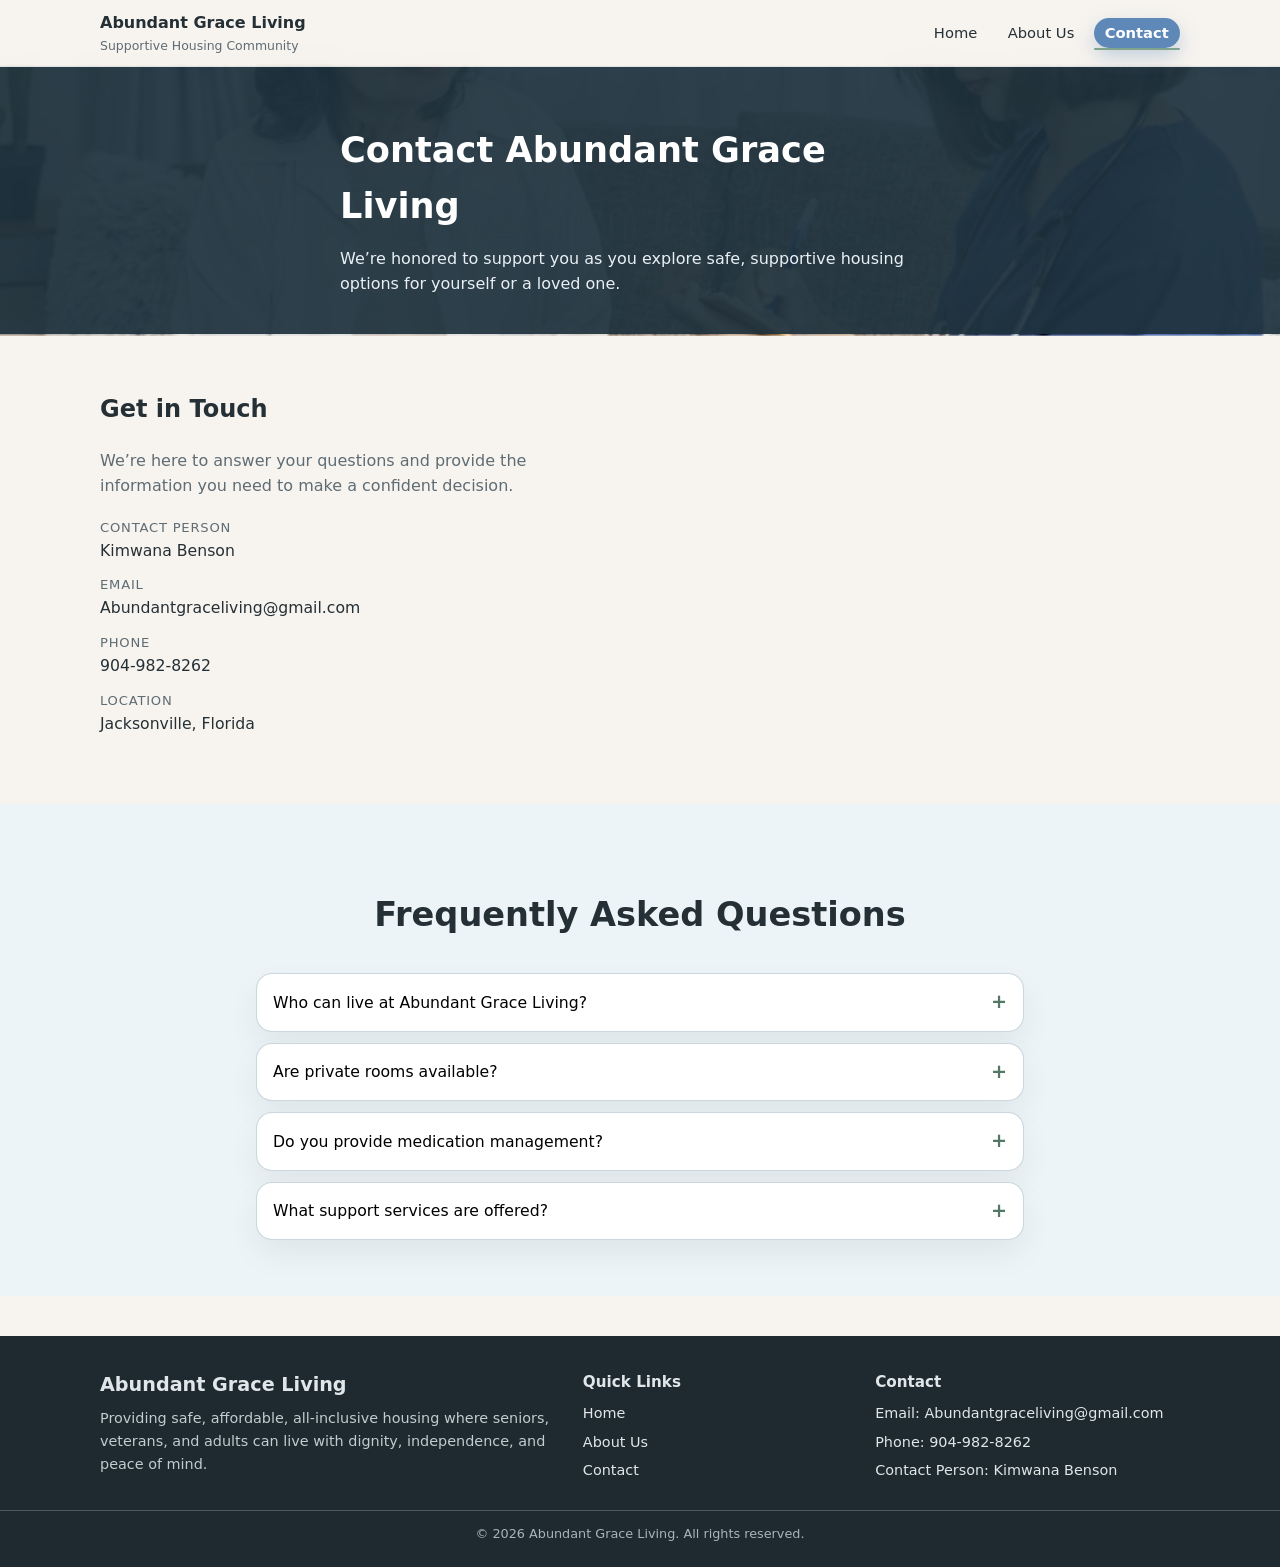
==== contact.html @ 6d238e4c "Add files via upload" ====
<!DOCTYPE html>
<html lang="en">
<head>
  <meta charset="UTF-8" />
  <title>Contact Us | Abundant Grace Living</title>
  <meta name="viewport" content="width=device-width, initial-scale=1" />
  <meta
    name="description"
    content="Contact Abundant Grace Living to learn more about safe, affordable, all-inclusive housing for seniors, veterans, and adults."
  />
  <link rel="stylesheet" href="styles.css" />
</head>
<body>
  <header class="site-header" aria-label="Main navigation">
    <a class="skip-link" href="#main-content">Skip to main content</a>
    <div class="header-inner">
      <a href="index.html" class="brand" aria-label="Abundant Grace Living home">
        <div class="brand-text">
          <span class="brand-title">Abundant Grace Living</span>
          <span class="brand-subtitle">Supportive Housing Community</span>
        </div>
      </a>

      <button
        class="nav-toggle"
        aria-expanded="false"
        aria-label="Toggle navigation"
      >
        <span class="nav-toggle-bar"></span>
        <span class="nav-toggle-bar"></span>
        <span class="nav-toggle-bar"></span>
      </button>

      <nav class="main-nav" aria-label="Primary">
        <ul>
          <li><a href="index.html" class="nav-link">Home</a></li>
          <li><a href="index.html#about" class="nav-link">About Us</a></li>
          <li><a href="contact.html" class="nav-link nav-link-active nav-link-accent">Contact</a></li>
        </ul>
      </nav>
    </div>
  </header>

  <main id="main-content">
    <!-- Contact Hero -->
    <section class="contact-hero" aria-labelledby="contact-heading">
      <div
        class="contact-hero-image"
        role="img"
        aria-label="A friendly staff member greeting visitors at the front entrance."
        style="background-image: url('/contact-header.jpg');"
      ></div>
      <div class="contact-hero-overlay"></div>
      <div class="container contact-hero-inner">
        <h1 id="contact-heading">Contact Abundant Grace Living</h1>
        <p>
          We’re honored to support you as you explore safe, supportive housing
          options for yourself or a loved one.
        </p>
      </div>
    </section>

    <!-- Contact Content -->
    <section class="section section-light" aria-label="Contact information and form">
      <div class="container contact-grid">
        <!-- Info -->
        <aside class="contact-info animate-on-scroll" aria-label="Contact details">
          <h2>Get in Touch</h2>
          <p>
            We’re here to answer your questions and provide the information you
            need to make a confident decision.
          </p>
          <ul class="contact-list">
            <li>
              <span class="contact-label">Contact Person</span>
              <span class="contact-value">Kimwana Benson</span>
            </li>
            <li>
              <span class="contact-label">Email</span>
              <a class="contact-value" href="mailto:Abundantgraceliving@gmail.com">Abundantgraceliving@gmail.com</a>
            </li>
            <li>
              <span class="contact-label">Phone</span>
              <a class="contact-value" href="tel:19049828262">904-982-8262</a>
            </li>
            <li>
              <span class="contact-label">Location</span>
              <span class="contact-value">Jacksonville, Florida</span>
            </li>
          </ul>
          
        </aside>


      </div>
    </section>

    <!-- FAQ -->
    <section class="section section-soft" aria-labelledby="faq-heading">
      <div class="container">
        <header class="section-header animate-on-scroll">
          <h2 id="faq-heading">Frequently Asked Questions</h2>
        </header>
        <div class="faq-list">
          <article class="faq-item animate-on-scroll">
            <button
              class="faq-question"
              aria-expanded="false"
            >
              <span>Who can live at Abundant Grace Living?</span>
              <span class="faq-icon" aria-hidden="true">+</span>
            </button>
            <div class="faq-answer" hidden>
              <p>
                We provide housing for seniors, veterans, and adults seeking a safe
                and supportive living environment.
              </p>
            </div>
          </article>

          <article class="faq-item animate-on-scroll">
            <button
              class="faq-question"
              aria-expanded="false"
            >
              <span>Are private rooms available?</span>
              <span class="faq-icon" aria-hidden="true">+</span>
            </button>
            <div class="faq-answer" hidden>
              <p>
                Yes. Residents have access to comfortable private rooms designed
                for privacy and comfort.
              </p>
            </div>
          </article>

          <article class="faq-item animate-on-scroll">
            <button
              class="faq-question"
              aria-expanded="false"
            >
              <span>Do you provide medication management?</span>
              <span class="faq-icon" aria-hidden="true">+</span>
            </button>
            <div class="faq-answer" hidden>
              <p>
                Yes. Medication management services are available to help
                residents safely manage prescribed medications.
              </p>
            </div>
          </article>

          <article class="faq-item animate-on-scroll">
            <button
              class="faq-question"
              aria-expanded="false"
            >
              <span>What support services are offered?</span>
              <span class="faq-icon" aria-hidden="true">+</span>
            </button>
            <div class="faq-answer" hidden>
              <p>
                Support services are available to assist residents with daily
                living needs while encouraging independence and maintaining
                dignity.
              </p>
            </div>
          </article>
        </div>
      </div>
    </section>
  </main>

  <footer class="site-footer" aria-label="Footer">
    <div class="container footer-grid">
      <div class="footer-brand">
        <h2>Abundant Grace Living</h2>
        <p class="footer-mission">
          Providing safe, affordable, all-inclusive housing where seniors,
          veterans, and adults can live with dignity, independence, and peace of
          mind.
        </p>
      </div>

      <nav class="footer-nav" aria-label="Quick links">
        <h3>Quick Links</h3>
        <ul>
          <li><a href="index.html">Home</a></li>
          <li><a href="index.html#about">About Us</a></li>
          <li><a href="contact.html">Contact</a></li>
        </ul>
      </nav>

      <div class="footer-contact">
        <h3>Contact</h3>
        <ul>
          <li>
            Email:
            <a href="mailto:Abundantgraceliving@gmail.com">Abundantgraceliving@gmail.com</a>
          </li>
          <li>
            Phone:
            <a href="tel:19049828262">904-982-8262</a>
          </li>
          <li>Contact Person: Kimwana Benson</li>
        </ul>
      </div>
    </div>
    <div class="footer-bottom">
      <span>&copy; <span id="year"></span> Abundant Grace Living. All rights reserved.</span>
    </div>
  </footer>

  <script type="module" src="scripts.js"></script>
</body>
</html>
---- styles.css ----
/* Base styles */

:root {
  --color-bg: #f7f4ef;
  --color-bg-soft: #edf4f7;
  --color-bg-mission: #e2ede6;
  --color-sage: #7fa48b;
  --color-sage-deep: #547766;
  --color-blue-soft: #5d88b8;
  --color-gold: #c79b4b;
  --color-text: #253036;
  --color-text-muted: #5f6c74;
  --color-white: #ffffff;
  --shadow-soft: 0 14px 40px rgba(0, 0, 0, 0.08);
  --radius-card: 14px;
  --radius-pill: 999px;
  --transition-fast: 0.18s ease-out;
  --transition-med: 0.25s ease;
  --max-width: 1120px;
}

*,
*::before,
*::after {
  box-sizing: border-box;
}

html {
  scroll-behavior: smooth;
}

body {
  margin: 0;
  font-family: system-ui, -apple-system, BlinkMacSystemFont, "Segoe UI",
    sans-serif;
  color: var(--color-text);
  background-color: var(--color-bg);
  line-height: 1.6;
}

/* Accessibility */

.skip-link {
  position: absolute;
  left: 0.75rem;
  top: 0.75rem;
  padding: 0.5rem 0.75rem;
  background: var(--color-blue-soft);
  color: var(--color-white);
  border-radius: 999px;
  transform: translateY(-150%);
  transition: transform var(--transition-fast);
  z-index: 1000;
}

.skip-link:focus {
  transform: translateY(0);
}

/* Layout */

.container {
  width: 100%;
  max-width: var(--max-width);
  margin: 0 auto;
  padding: 0 1.25rem;
}

.section {
  padding: 3.5rem 0;
}

.section-light {
  background-color: var(--color-bg);
}

.section-soft {
  background-color: var(--color-bg-soft);
}

.section-header {
  text-align: center;
  max-width: 40rem;
  margin: 0 auto 2rem;
}

.section-header h2 {
  font-size: clamp(1.7rem, 2vw + 1rem, 2.1rem);
  margin-bottom: 0.5rem;
}

.section-header p {
  color: var(--color-text-muted);
  margin: 0;
}

.section-grid {
  display: grid;
  grid-template-columns: minmax(0, 1.1fr) minmax(0, 1fr);
  gap: 2.5rem;
  align-items: center;
}

.section-grid-reverse {
  grid-template-columns: minmax(0, 1fr) minmax(0, 1.1fr);
}

.section-text h2 {
  font-size: clamp(1.7rem, 2vw + 1rem, 2.1rem);
  margin-top: 0;
}

.section-text p {
  margin: 0 0 0.7rem;
  color: var(--color-text-muted);
}

.section-media {
  display: flex;
  justify-content: center;
}

/* Header / nav */

.site-header {
  position: sticky;
  top: 0;
  z-index: 50;
  backdrop-filter: blur(12px);
  background: rgba(247, 244, 239, 0.92);
  border-bottom: 1px solid rgba(192, 204, 209, 0.4);
}

.header-inner {
  max-width: var(--max-width);
  margin: 0 auto;
  padding: 0.65rem 1.25rem;
  display: flex;
  align-items: center;
  justify-content: space-between;
  gap: 1rem;
}

/* Brand */

.brand {
  display: inline-flex;
  align-items: center;
  text-decoration: none;
  color: inherit;
  gap: 0.65rem;
}

.brand-mark {
  width: 32px;
  height: 32px;
  border-radius: 10px;
  background-color: #f5ede1;
  border: 1px solid rgba(162, 144, 112, 0.55);
  box-shadow: 0 6px 18px rgba(0, 0, 0, 0.15);
  display: flex;
  align-items: center;
  justify-content: center;
  font-weight: 700;
  font-size: 0.9rem;
  color: var(--color-sage-deep);
}

.brand-text {
  display: flex;
  flex-direction: column;
}

.brand-title {
  font-weight: 600;
  font-size: 1rem;
}

.brand-subtitle {
  font-size: 0.78rem;
  color: var(--color-text-muted);
}

/* Nav */

.main-nav ul {
  display: flex;
  align-items: center;
  gap: 0.5rem;
  margin: 0;
  padding: 0;
  list-style: none;
}

.nav-link {
  position: relative;
  padding: 0.4rem 0.7rem;
  border-radius: 999px;
  text-decoration: none;
  font-size: 0.92rem;
  color: var(--color-text);
  transition: background-color var(--transition-fast), color var(--transition-fast),
    box-shadow var(--transition-fast), transform var(--transition-fast);
}

.nav-link::after {
  content: "";
  position: absolute;
  inset: auto 0 -2px;
  height: 2px;
  border-radius: 999px;
  background: var(--color-sage);
  transform: scaleX(0);
  transform-origin: center;
  transition: transform var(--transition-fast);
}

.nav-link:hover::after {
  transform: scaleX(1);
}

.nav-link:hover {
  background-color: rgba(126, 164, 139, 0.08);
}

.nav-link-active {
  font-weight: 600;
}

.nav-link-active::after {
  transform: scaleX(1);
}

.nav-link-accent {
  background: rgba(95, 136, 184, 0.08);
  border-radius: 999px;
}

.nav-link-accent.nav-link-active {
  background: var(--color-blue-soft);
  color: var(--color-white);
  box-shadow: 0 8px 20px rgba(93, 136, 184, 0.35);
}

/* Nav toggle (mobile) */

.nav-toggle {
  border: none;
  background: transparent;
  padding: 0.2rem;
  cursor: pointer;
  display: none;
}

.nav-toggle-bar {
  display: block;
  width: 20px;
  height: 2px;
  margin: 3px 0;
  border-radius: 999px;
  background-color: var(--color-text);
  transition: transform var(--transition-fast), opacity var(--transition-fast);
}

/* Hero */

.hero {
  position: relative;
  min-height: clamp(460px, 70vh, 640px);
  display: flex;
  align-items: center;
  color: var(--color-white);
}

.hero-media {
  position: absolute;
  inset: 0;
  overflow: hidden;
  border-radius: 0 0 12px 12px;
}

.hero-image {
  position: absolute;
  inset: 0;
  background-size: cover;
  background-position: center;
  transform: scale(1.04);
  transform-origin: center;
  filter: saturate(1.1) contrast(1.05);
}

.hero-overlay {
  position: absolute;
  inset: 0;
  background-color: rgba(26, 46, 60, 0.88);
}

/* Hero content */

.hero-content {
  position: relative;
  z-index: 1;
  padding: 4.25rem 1.25rem 3.5rem;
}

.hero-content h1 {
  max-width: 18ch;
  font-size: clamp(2rem, 3vw + 1rem, 2.7rem);
  margin: 0 0 0.9rem;
  letter-spacing: 0.02em;
}

.hero-subtitle {
  max-width: 38ch;
  font-size: 1rem;
  margin: 0 0 1.4rem;
  color: rgba(249, 251, 252, 0.92);
}

.hero-actions {
  display: flex;
  flex-wrap: wrap;
  gap: 0.75rem;
  margin-bottom: 1.4rem;
}

.hero-pill {
  display: inline-flex;
  align-items: center;
  gap: 0.3rem;
  padding: 0.55rem 1.1rem;
  border-radius: var(--radius-pill);
  background: rgba(247, 244, 239, 0.08);
  border: 1px solid rgba(230, 225, 214, 0.4);
  font-size: 0.85rem;
}

/* Buttons */

.btn {
  display: inline-flex;
  align-items: center;
  justify-content: center;
  padding: 0.55rem 1.25rem;
  border-radius: 999px;
  border: none;
  font-size: 0.95rem;
  font-weight: 600;
  text-decoration: none;
  cursor: pointer;
  transition: transform var(--transition-fast), box-shadow var(--transition-fast),
    background-color var(--transition-fast), color var(--transition-fast);
}

.btn-primary {
  background-color: var(--color-blue-soft);
  color: var(--color-white);
  box-shadow: 0 10px 26px rgba(93, 136, 184, 0.4);
}

.btn-primary:hover {
  transform: translateY(-1px);
  box-shadow: 0 18px 40px rgba(93, 136, 184, 0.5);
}

.btn-outline {
  border: 1px solid rgba(248, 244, 238, 0.9);
  background: rgba(245, 243, 237, 0.12);
  color: var(--color-white);
}

.btn-outline:hover {
  background: rgba(245, 243, 237, 0.22);
}

.btn-secondary {
  background: #faf6ee;
  color: var(--color-sage-deep);
  box-shadow: 0 10px 26px rgba(0, 0, 0, 0.1);
}

.btn-secondary:hover {
  background: #f7f3ea;
}

.btn-outline-light {
  border: 1px solid rgba(78, 109, 94, 0.85);
  background: rgba(250, 252, 251, 0.06);
  color: var(--color-sage-deep);
}

.btn-outline-light:hover {
  background: rgba(250, 252, 251, 0.12);
}

.btn-lg {
  padding-inline: 1.55rem;
  padding-block: 0.7rem;
}

/* Inline CTA */

.inline-cta {
  margin-top: 1.4rem;
  display: flex;
  flex-wrap: wrap;
  align-items: center;
  gap: 0.75rem;
}

.inline-note {
  font-size: 0.88rem;
  color: var(--color-text-muted);
}

/* Cards / images */

.image-card {
  border-radius: 12px;
  overflow: hidden;
  background: #d9e2df;
  box-shadow: var(--shadow-soft);
  margin: 0;
}

.image-card img {
  width: 100%;
  height: 100%;
  display: block;
  object-fit: cover;
}

/* Services */

.card-grid {
  display: grid;
  grid-template-columns: repeat(3, minmax(0, 1fr));
  gap: 1.5rem;
}

.service-card {
  background: #fbf7f0;
  border-radius: 14px;
  box-shadow: var(--shadow-soft);
  padding: 1.1rem 1.1rem 0.8rem;
  display: grid;
  grid-template-columns: auto;
  grid-template-rows: auto auto;
  gap: 0.7rem;
  min-height: 100%;
  transition: transform var(--transition-med), box-shadow var(--transition-med);
}

.service-card:hover {
  transform: translateY(-4px);
  box-shadow: 0 20px 46px rgba(0, 0, 0, 0.12);
}

.service-icon {
  width: 38px;
  height: 38px;
  border-radius: 12px;
  background-color: #f5ede1;
  display: flex;
  align-items: center;
  justify-content: center;
  color: var(--color-gold);
  font-size: 1.3rem;
}

.service-body h3 {
  font-size: 1.1rem;
  margin: 0 0 0.35rem;
}

.service-body p {
  margin: 0;
  color: var(--color-text-muted);
  font-size: 0.94rem;
}

.service-image {
  margin: 0;
  border-radius: 10px;
  overflow: hidden;
  background: #dde6f0;
}

.service-image img {
  display: block;
  width: 100%;
  height: 170px;
  object-fit: cover;
}

/* Simple icons using pseudo graphics */

.icon-bed::before,
.icon-medical::before,
.icon-hands::before {
  content: "";
  display: block;
}

.icon-bed::before {
  width: 22px;
  height: 14px;
  border-radius: 5px;
  background: linear-gradient(135deg, #f9f5ee, #f0e2cd);
  box-shadow: inset 0 0 0 1px rgba(164, 139, 101, 0.35);
  position: relative;
}

.icon-medical::before {
  width: 18px;
  height: 18px;
  border-radius: 6px;
  background: linear-gradient(145deg, #f7f2f2, #f2dcdc);
  box-shadow: inset 0 0 0 1px rgba(182, 114, 114, 0.5);
}

.icon-medical::after {
  content: "";
  position: relative;
  display: block;
  width: 10px;
  height: 2px;
  background: #b65151;
  border-radius: 999px;
  box-shadow: 0 4px 0 #b65151;
  top: -7px;
  left: 4px;
}

.icon-hands::before {
  width: 22px;
  height: 14px;
  border-radius: 999px 999px 4px 4px;
  background: linear-gradient(145deg, #f5ebe0, #e7d1ba);
  box-shadow: inset 0 -1px 0 rgba(161, 122, 82, 0.6);
}

/* Features */

.feature-grid {
  display: grid;
  grid-template-columns: repeat(2, minmax(0, 1fr));
  gap: 1rem;
  margin-top: 1.5rem;
}

.feature-card {
  background: #f6f2ea;
  border-radius: 10px;
  padding: 0.9rem 1rem;
  border: 1px solid rgba(206, 191, 166, 0.6);
}

.feature-card h3 {
  margin: 0 0 0.3rem;
  font-size: 1rem;
}

.feature-card p {
  margin: 0;
  color: var(--color-text-muted);
  font-size: 0.9rem;
}

/* Mission */

.section-mission {
  background: #e4eee7;
  padding: 3.1rem 0;
}

.mission-inner {
  max-width: 46rem;
  margin: 0 auto;
  text-align: center;
  background: #f9fbfa;
  border-radius: 16px;
  padding: 2rem 1.8rem;
  border: 1px solid rgba(163, 189, 171, 0.6);
  box-shadow: 0 16px 40px rgba(38, 61, 51, 0.16);
}

.mission-inner h2 {
  margin-top: 0;
  font-size: 1.8rem;
}

.mission-inner p {
  margin: 0 0 1.4rem;
  color: var(--color-text-muted);
}

/* CTA */

.section-cta {
  position: relative;
  padding: 3rem 0;
  color: var(--color-white);
}

.cta-background {
  position: absolute;
  inset: 0;
  background-size: cover;
  background-position: center;
  filter: saturate(1.02) contrast(1.03);
  transform: scale(1.02);
}

.cta-overlay {
  position: absolute;
  inset: 0;
  background-color: rgba(32, 51, 64, 0.9);
}

.cta-inner {
  position: relative;
  z-index: 1;
  max-width: 42rem;
  text-align: center;
}

.cta-inner h2 {
  margin-top: 0;
  font-size: 1.8rem;
}

.cta-inner p {
  margin: 0 0 1.1rem;
}

/* Contact hero */

.contact-hero {
  position: relative;
  color: var(--color-white);
  padding: 3.4rem 0 2.3rem;
}

.contact-hero-image {
  position: absolute;
  inset: 0;
  background-size: cover;
  background-position: center;
  transform: scale(1.02);
}

.contact-hero-overlay {
  position: absolute;
  inset: 0;
  background-color: rgba(30, 49, 61, 0.92);
}

.contact-hero-inner {
  position: relative;
  z-index: 1;
  max-width: 40rem;
}

.contact-hero-inner h1 {
  font-size: clamp(1.7rem, 2.4vw + 1rem, 2.2rem);
  margin: 0 0 0.7rem;
}

.contact-hero-inner p {
  margin: 0;
  color: #e9f0f5;
}

/* Contact grid */

.contact-grid {
  display: grid;
  grid-template-columns: minmax(0, 0.9fr) minmax(0, 1.1fr);
  gap: 2rem;
  align-items: flex-start;
}

.contact-info h2 {
  margin-top: 0;
}

.contact-info p {
  color: var(--color-text-muted);
}

.contact-list {
  list-style: none;
  padding: 0;
  margin: 1.1rem 0 0.5rem;
}

.contact-list li {
  margin-bottom: 0.7rem;
}

.contact-label {
  display: block;
  font-size: 0.82rem;
  text-transform: uppercase;
  letter-spacing: 0.06em;
  color: var(--color-text-muted);
}

.contact-value {
  display: inline-block;
  font-size: 0.98rem;
  color: var(--color-text);
  text-decoration: none;
}

.contact-value:hover {
  text-decoration: underline;
}

.contact-note {
  font-size: 0.86rem;
  color: var(--color-text-muted);
}

/* Contact form */

.contact-form-card {
  background: #fbf7f0;
  border-radius: 14px;
  padding: 1.4rem 1.4rem 1.5rem;
  box-shadow: var(--shadow-soft);
  border: 1px solid rgba(189, 205, 213, 0.6);
}

.contact-form-card h2 {
  margin-top: 0;
  margin-bottom: 0.8rem;
}

.contact-form {
  display: grid;
  gap: 0.8rem;
}

.form-row {
  display: flex;
  flex-direction: column;
  gap: 0.25rem;
}

.form-row label {
  font-size: 0.9rem;
  font-weight: 500;
}

.form-row input,
.form-row textarea {
  border-radius: 12px;
  border: 1px solid rgba(162, 180, 192, 0.8);
  padding: 0.55rem 0.7rem;
  font: inherit;
  background: #fbfbfb;
  transition: border-color var(--transition-fast),
    box-shadow var(--transition-fast), background-color var(--transition-fast);
}

.form-row input:focus,
.form-row textarea:focus {
  outline: none;
  border-color: var(--color-blue-soft);
  background: #ffffff;
  box-shadow: 0 0 0 3px rgba(93, 136, 184, 0.2);
}

.form-row textarea {
  resize: vertical;
}

.form-helper {
  font-size: 0.8rem;
  color: var(--color-text-muted);
  margin-top: 0.4rem;
}

.form-status {
  margin-top: 0.5rem;
  font-size: 0.85rem;
}

/* FAQ */

.faq-list {
  max-width: 48rem;
  margin: 0 auto;
  display: grid;
  gap: 0.7rem;
}

.faq-item {
  background: var(--color-white);
  border-radius: 16px;
  border: 1px solid rgba(189, 205, 213, 0.8);
  box-shadow: 0 14px 32px rgba(0, 0, 0, 0.06);
}

.faq-question {
  width: 100%;
  padding: 0.8rem 1rem;
  border: none;
  background: transparent;
  display: flex;
  align-items: center;
  justify-content: space-between;
  text-align: left;
  font: inherit;
  cursor: pointer;
}

.faq-question span:first-child {
  font-size: 0.98rem;
}

.faq-icon {
  font-weight: 700;
  font-size: 1.2rem;
  color: var(--color-sage-deep);
}

.faq-answer {
  padding: 0 1rem 0.8rem;
  border-top: 1px solid rgba(210, 220, 225, 0.8);
}

.faq-answer p {
  margin: 0.6rem 0 0;
  font-size: 0.92rem;
  color: var(--color-text-muted);
}

/* Footer */

.site-footer {
  background: #1e2a2f;
  color: #e0e6e9;
  padding: 2.1rem 0 1.4rem;
  margin-top: 2.5rem;
}

.footer-grid {
  display: grid;
  grid-template-columns: minmax(0, 1.2fr) minmax(0, 0.7fr) minmax(0, 0.8fr);
  gap: 1.6rem;
}

.footer-brand h2 {
  margin: 0 0 0.4rem;
  font-size: 1.2rem;
}

.footer-mission {
  margin: 0;
  font-size: 0.9rem;
  color: #c1ccd1;
}

.footer-nav h3,
.footer-contact h3 {
  margin: 0 0 0.5rem;
  font-size: 0.95rem;
}

.footer-nav ul,
.footer-contact ul {
  list-style: none;
  padding: 0;
  margin: 0;
}

.footer-nav li,
.footer-contact li {
  margin-bottom: 0.35rem;
  font-size: 0.9rem;
}

.footer-nav a,
.footer-contact a {
  color: inherit;
  text-decoration: none;
}

.footer-nav a:hover,
.footer-contact a:hover {
  text-decoration: underline;
}

.footer-bottom {
  margin-top: 1.4rem;
  border-top: 1px solid rgba(103, 123, 132, 0.6);
  padding-top: 0.8rem;
  font-size: 0.8rem;
  text-align: center;
  color: #a7b4ba;
}

/* Animations */

@keyframes fade-up {
  from {
    opacity: 0;
    transform: translateY(16px);
  }
  to {
    opacity: 1;
    transform: translateY(0);
  }
}

.animate-on-scroll {
  opacity: 0;
  transform: translateY(10px);
  transition: opacity 0.35s ease-out, transform 0.35s ease-out;
}

.animate-on-scroll.is-visible {
  opacity: 1;
  transform: translateY(0);
}

/* Responsive */

@media (max-width: 900px) {
  .section {
    padding: 3rem 0;
  }

  .header-inner {
    padding-inline: 1rem;
  }

  .nav-toggle {
    display: inline-block;
  }

  .main-nav {
    position: absolute;
    top: 100%;
    right: 0;
    left: 0;
    background: rgba(248, 245, 240, 0.98);
    border-bottom: 1px solid rgba(192, 204, 209, 0.5);
    transform-origin: top;
    transform: scaleY(0.9);
    opacity: 0;
    visibility: hidden;
    pointer-events: none;
    transition: opacity var(--transition-fast),
      transform var(--transition-fast), visibility var(--transition-fast);
  }

  .main-nav.open {
    opacity: 1;
    visibility: visible;
    pointer-events: auto;
    transform: scaleY(1);
  }

  .main-nav ul {
    flex-direction: column;
    align-items: flex-start;
    padding: 0.5rem 1rem 0.8rem;
    gap: 0.2rem;
  }

  .nav-link {
    padding: 0.45rem 0.6rem;
  }

  .section-grid,
  .section-grid-reverse {
    grid-template-columns: minmax(0, 1fr);
  }

  .card-grid {
    grid-template-columns: minmax(0, 1fr);
  }

  .feature-grid {
    grid-template-columns: minmax(0, 1fr);
  }

  .contact-grid {
    grid-template-columns: minmax(0, 1fr);
  }

  .footer-grid {
    grid-template-columns: minmax(0, 1fr);
  }

  .hero-content {
    padding-top: 3.4rem;
    padding-bottom: 2.6rem;
  }

  .hero {
    min-height: 420px;
  }

  .contact-hero {
    padding-top: 3.1rem;
  }
}

@media (max-width: 600px) {
  .hero-content h1 {
    font-size: 1.9rem;
  }

  .hero-subtitle {
    font-size: 0.96rem;
  }

  .service-image img {
    height: 150px;
  }

  .mission-inner {
    padding-inline: 1.2rem;
  }
}

/* Small adjustments for prefers-reduced-motion */

@media (prefers-reduced-motion: reduce) {
  html {
    scroll-behavior: auto;
  }

  *,
  *::before,
  *::after {
    scroll-behavior: auto !important;
    animation-duration: 0.001ms !important;
    animation-iteration-count: 1 !important;
    transition-duration: 0.001ms !important;
  }
}
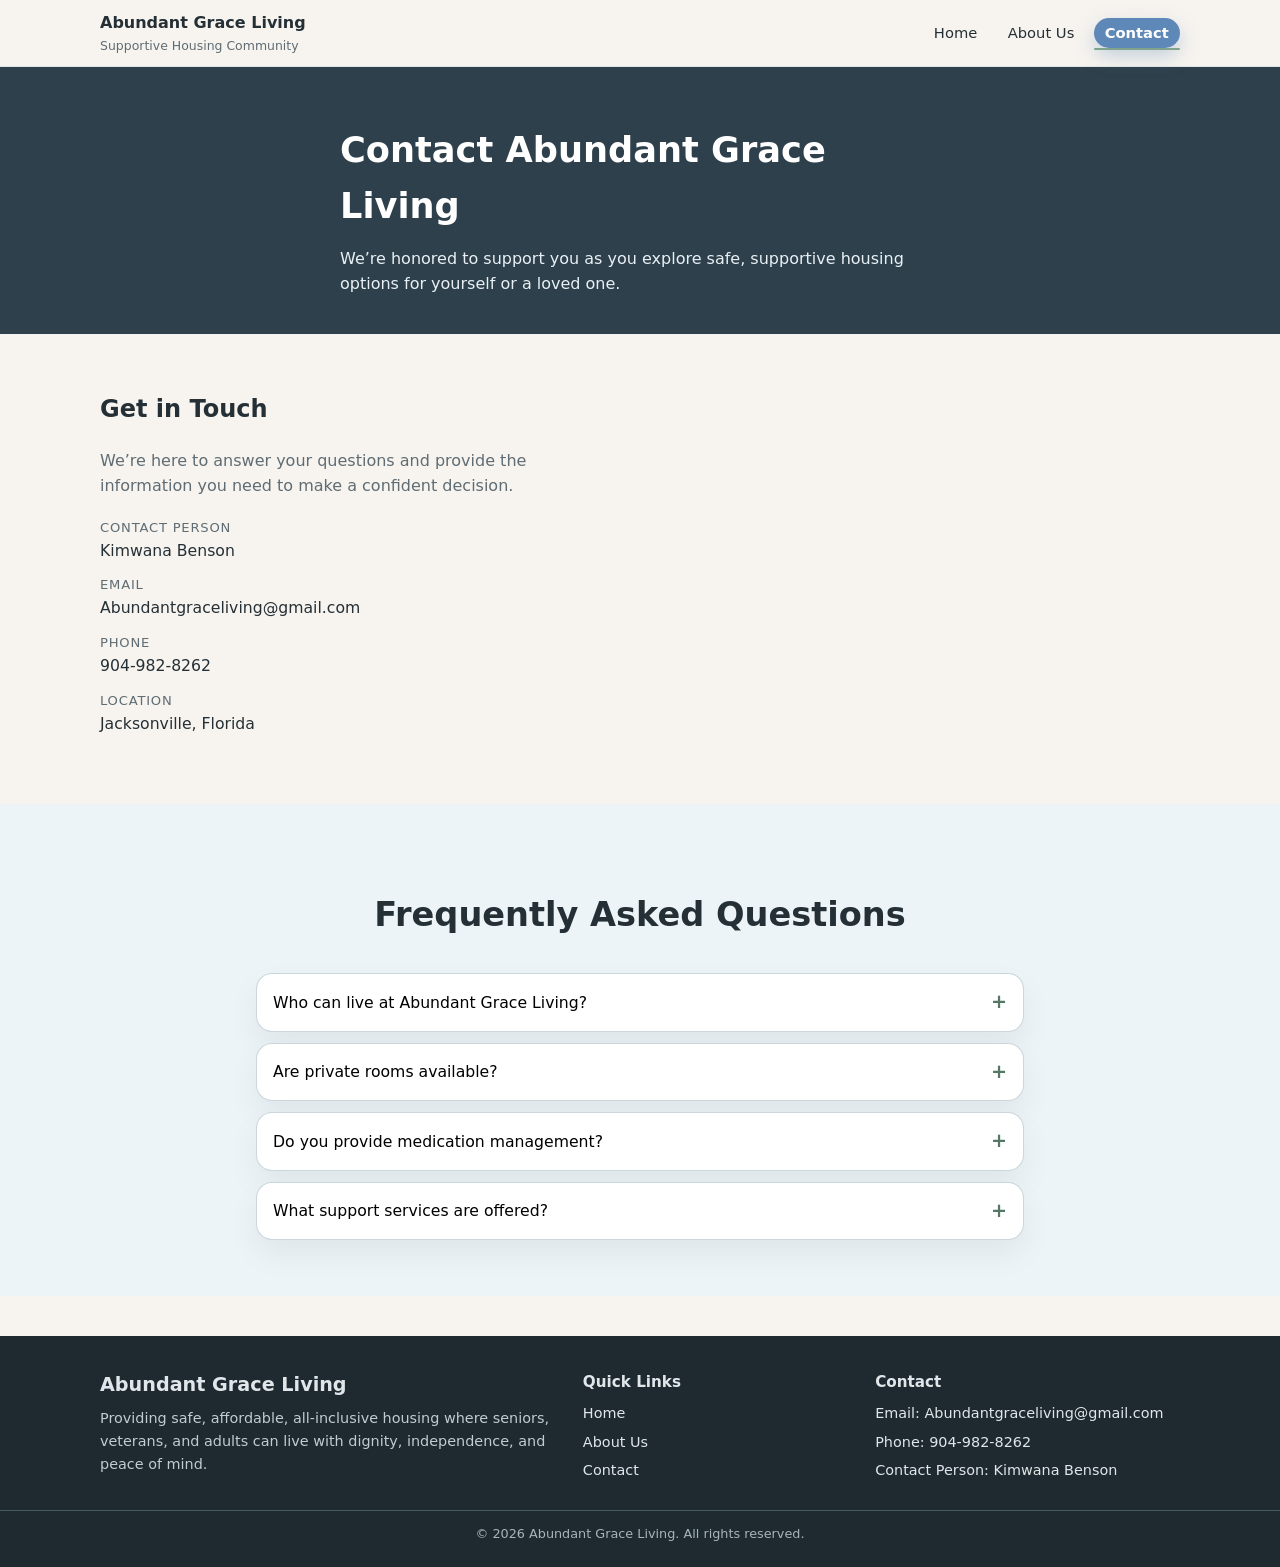
==== commit c4f3b2e6: "Update contact.html" ====
--- a/contact.html
+++ b/contact.html
@@ -42,13 +42,13 @@
   </header>
 
   <main id="main-content">
-    <!-- Contact Hero -->
+
     <section class="contact-hero" aria-labelledby="contact-heading">
       <div
         class="contact-hero-image"
         role="img"
         aria-label="A friendly staff member greeting visitors at the front entrance."
-        style="background-image: url('/contact-header.jpg');"
+        style="background-image: url('/AGLS/contact-header.jpg');"
       ></div>
       <div class="contact-hero-overlay"></div>
       <div class="container contact-hero-inner">
@@ -60,7 +60,7 @@
       </div>
     </section>
 
-    <!-- Contact Content -->
+
     <section class="section section-light" aria-label="Contact information and form">
       <div class="container contact-grid">
         <!-- Info -->
@@ -95,7 +95,7 @@
       </div>
     </section>
 
-    <!-- FAQ -->
+
     <section class="section section-soft" aria-labelledby="faq-heading">
       <div class="container">
         <header class="section-header animate-on-scroll">
@@ -213,4 +213,4 @@
 
   <script type="module" src="scripts.js"></script>
 </body>
-</html>+</html>
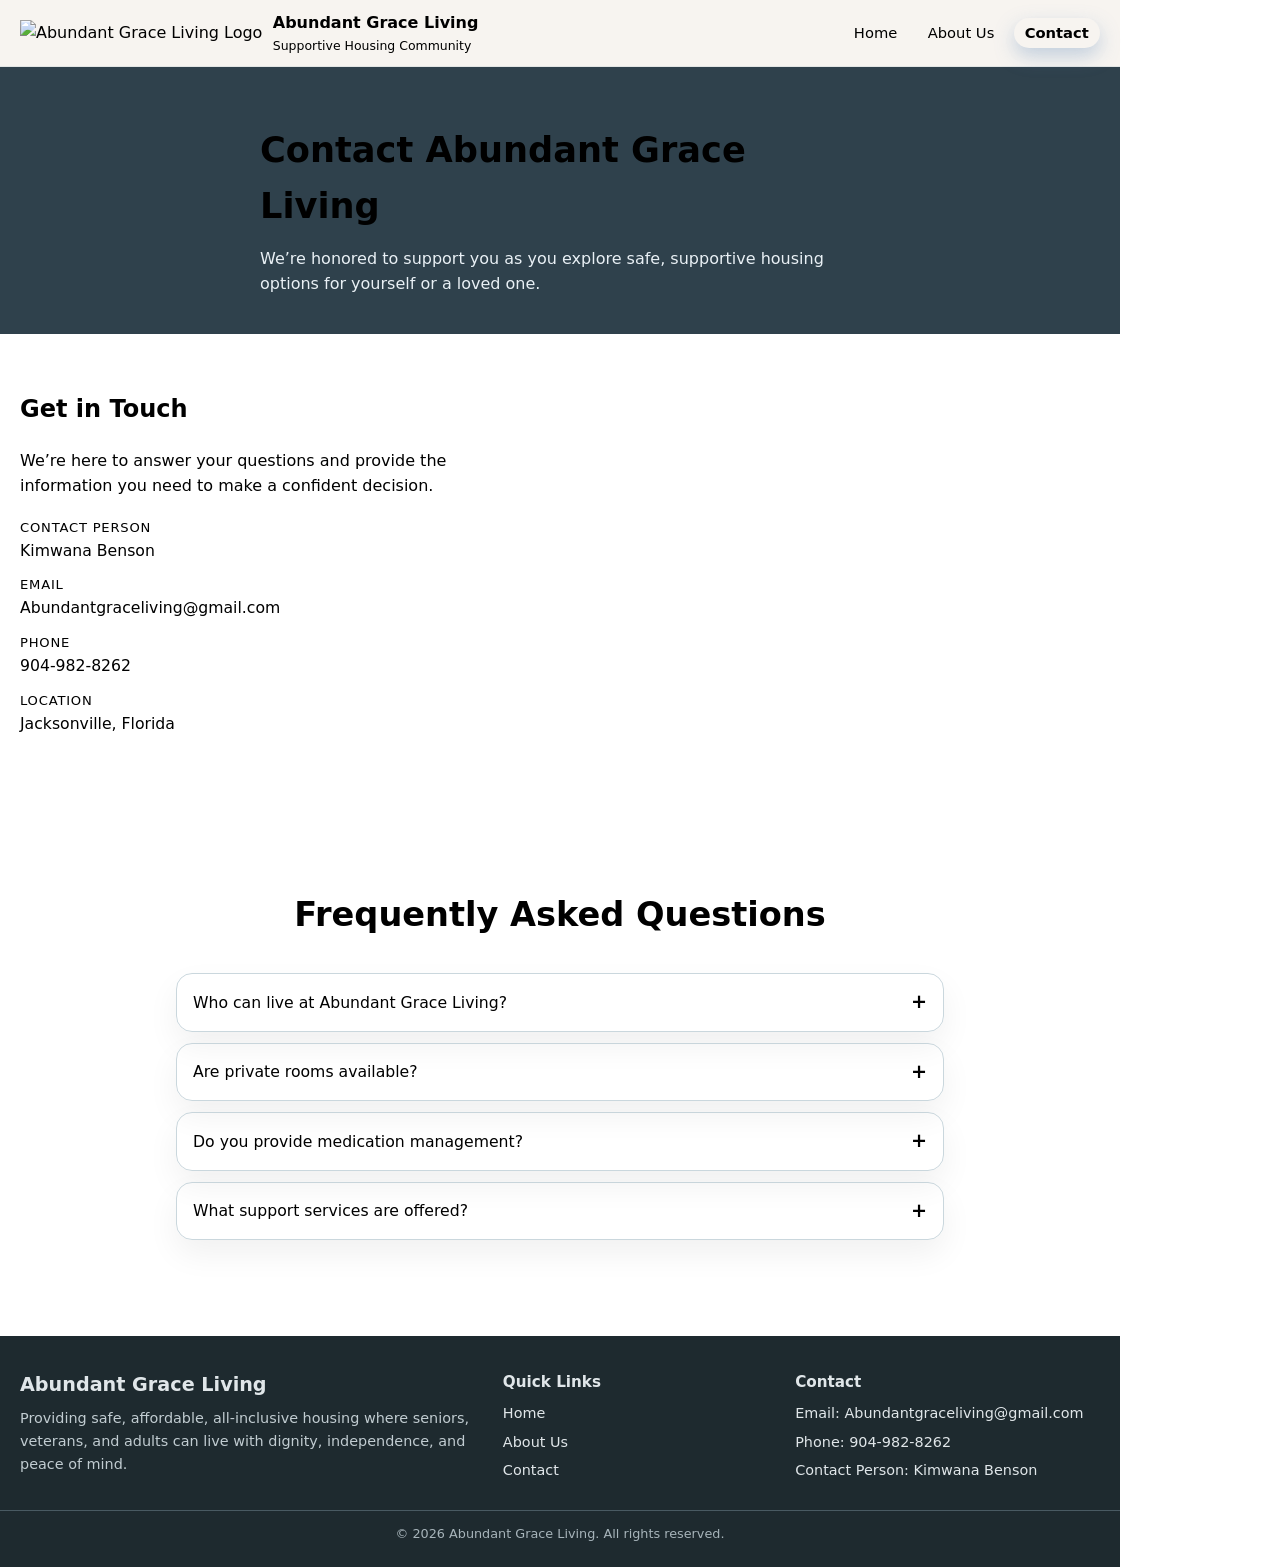
==== commit 0a036922: "Update contact.html" ====
--- a/contact.html
+++ b/contact.html
@@ -14,12 +14,18 @@
   <header class="site-header" aria-label="Main navigation">
     <a class="skip-link" href="#main-content">Skip to main content</a>
     <div class="header-inner">
-      <a href="index.html" class="brand" aria-label="Abundant Grace Living home">
-        <div class="brand-text">
-          <span class="brand-title">Abundant Grace Living</span>
-          <span class="brand-subtitle">Supportive Housing Community</span>
-        </div>
-      </a>
+   <a href="index.html" class="brand" aria-label="Abundant Grace Living home">
+  <img
+    src="/AGLS/logo2.png"
+    alt="Abundant Grace Living Logo"
+    class="site-logo"
+  />
+
+  <div class="brand-text">
+    <span class="brand-title">Abundant Grace Living</span>
+    <span class="brand-subtitle">Supportive Housing Community</span>
+  </div>
+</a>
 
       <button
         class="nav-toggle"
--- a/styles.css
+++ b/styles.css
@@ -1,22 +1,35 @@
 /* Base styles */
 
 :root {
-  --color-bg: #f7f4ef;
-  --color-bg-soft: #edf4f7;
-  --color-bg-mission: #e2ede6;
-  --color-sage: #7fa48b;
-  --color-sage-deep: #547766;
-  --color-blue-soft: #5d88b8;
-  --color-gold: #c79b4b;
-  --color-text: #253036;
-  --color-text-muted: #5f6c74;
-  --color-white: #ffffff;
-  --shadow-soft: 0 14px 40px rgba(0, 0, 0, 0.08);
-  --radius-card: 14px;
-  --radius-pill: 999px;
-  --transition-fast: 0.18s ease-out;
-  --transition-med: 0.25s ease;
-  --max-width: 1120px;
+  /* Brand Colors */
+  color-bg: #F7F3EB;              /* Ivory background */
+  color-bg-soft: #FCF9F3;
+  color-bg-mission: #F4F0E6;
+
+  /* Greens (from logo) */
+  color-sage: #7C8F73;            /* Light sage leaves */
+  color-sage-deep: #0F3B33;       /* Main logo green */
+
+  /* Golds (from logo) */
+  color-gold: #B8862E;            /* Primary gold */
+  color-gold-light: #C79A4A;
+  color-gold-dark: #9D6F1F;
+
+  /* Text */
+  color-text: #1E302A;
+  color-text-muted: #5F6A63;
+  color-white: #FFFFFF;
+
+  /* Effects */
+  shadow-soft: 0 14px 40px rgba(15, 59, 51, 0.10);
+
+  radius-card: 14px;
+  radius-pill: 999px;
+
+  transition-fast: .18s ease-out;
+  transition-med: .25s ease;
+
+  max-width: 1120px;
 }
 
 *,
@@ -1044,4 +1057,4 @@
     animation-iteration-count: 1 !important;
     transition-duration: 0.001ms !important;
   }
-}+}
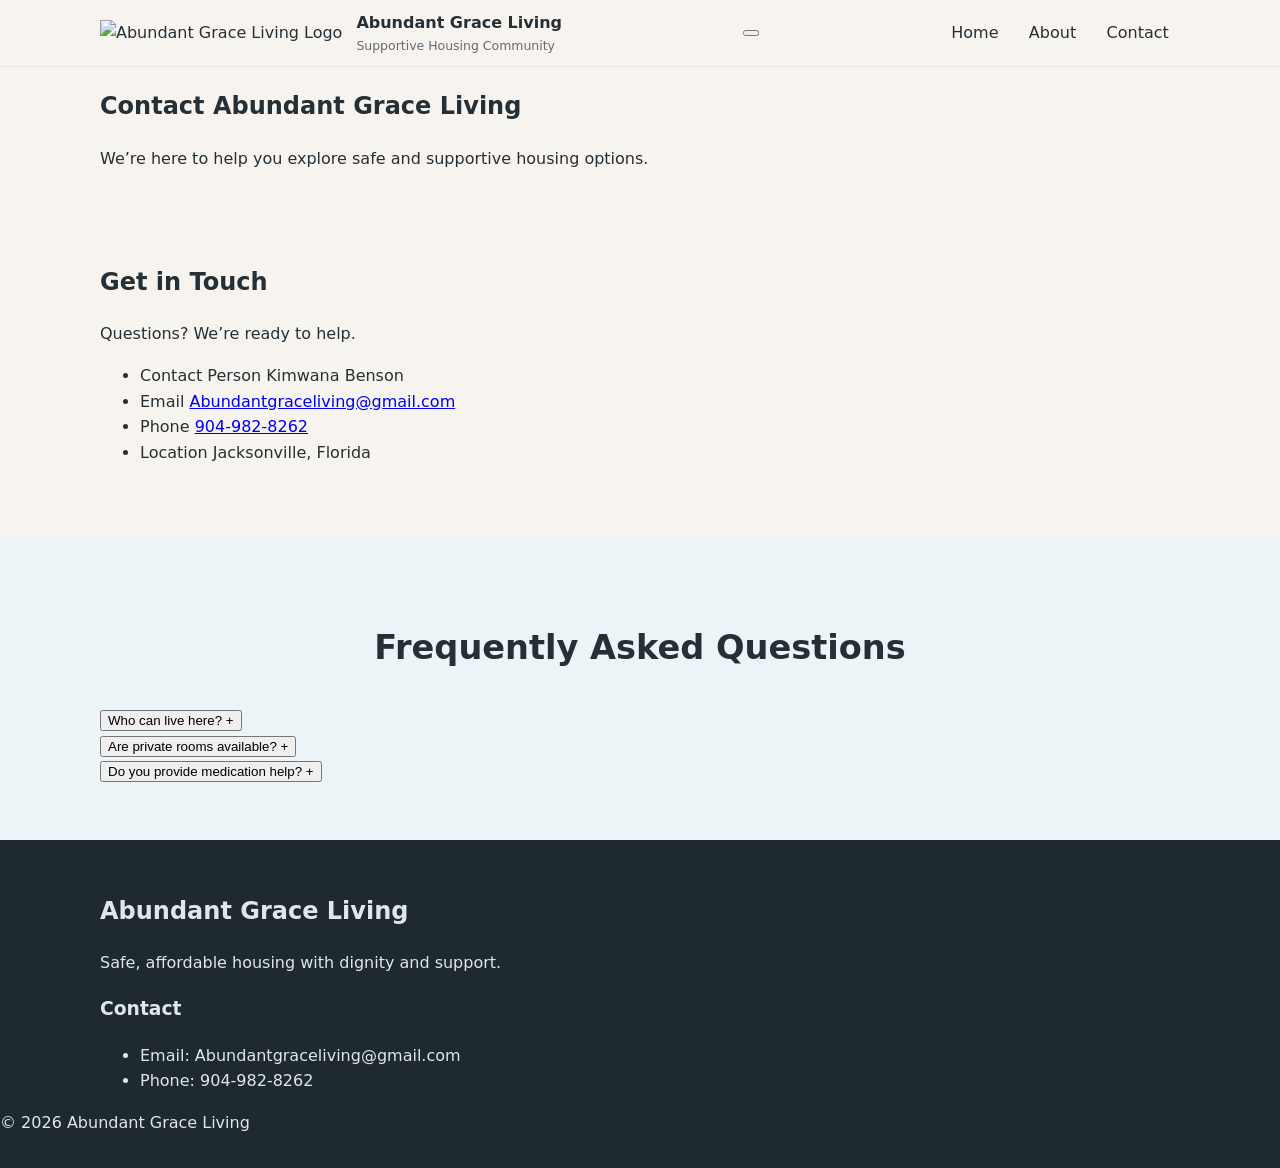
==== commit 3f07ff3a: "Update contact.html" ====
--- a/contact.html
+++ b/contact.html
@@ -6,217 +6,179 @@
   <meta name="viewport" content="width=device-width, initial-scale=1" />
   <meta
     name="description"
-    content="Contact Abundant Grace Living to learn more about safe, affordable, all-inclusive housing for seniors, veterans, and adults."
+    content="Contact Abundant Grace Living to learn more about safe, affordable housing for seniors, veterans, and adults."
   />
   <link rel="stylesheet" href="styles.css" />
 </head>
+
 <body>
+
+  <!-- Header -->
   <header class="site-header" aria-label="Main navigation">
     <a class="skip-link" href="#main-content">Skip to main content</a>
-    <div class="header-inner">
-   <a href="index.html" class="brand" aria-label="Abundant Grace Living home">
-  <img
-    src="/AGLS/logo2.png"
-    alt="Abundant Grace Living Logo"
-    class="site-logo"
-  />
 
-  <div class="brand-text">
-    <span class="brand-title">Abundant Grace Living</span>
-    <span class="brand-subtitle">Supportive Housing Community</span>
-  </div>
-</a>
+    <div class="header-inner container">
 
-      <button
-        class="nav-toggle"
-        aria-expanded="false"
-        aria-label="Toggle navigation"
-      >
+      <a href="index.html" class="brand" aria-label="Home">
+        <img
+          src="AGLS/logo2.png"
+          alt="Abundant Grace Living Logo"
+          class="site-logo"
+        />
+
+        <div class="brand-text">
+          <span class="brand-title">Abundant Grace Living</span>
+          <span class="brand-subtitle">Supportive Housing Community</span>
+        </div>
+      </a>
+
+      <button class="nav-toggle" aria-expanded="false" aria-label="Toggle navigation">
         <span class="nav-toggle-bar"></span>
         <span class="nav-toggle-bar"></span>
         <span class="nav-toggle-bar"></span>
       </button>
 
-      <nav class="main-nav" aria-label="Primary">
+      <nav class="main-nav" aria-label="Primary navigation">
         <ul>
           <li><a href="index.html" class="nav-link">Home</a></li>
-          <li><a href="index.html#about" class="nav-link">About Us</a></li>
-          <li><a href="contact.html" class="nav-link nav-link-active nav-link-accent">Contact</a></li>
+          <li><a href="index.html#about" class="nav-link">About</a></li>
+          <li><a href="contact.html" class="nav-link nav-link-active">Contact</a></li>
         </ul>
       </nav>
+
     </div>
   </header>
 
   <main id="main-content">
 
-    <section class="contact-hero" aria-labelledby="contact-heading">
+    <!-- HERO -->
+    <section class="contact-hero">
       <div
         class="contact-hero-image"
-        role="img"
-        aria-label="A friendly staff member greeting visitors at the front entrance."
-        style="background-image: url('/AGLS/contact-header.jpg');"
+        style="background-image:url('AGLS/contact-header.jpg');"
+        aria-hidden="true"
       ></div>
+
       <div class="contact-hero-overlay"></div>
+
       <div class="container contact-hero-inner">
-        <h1 id="contact-heading">Contact Abundant Grace Living</h1>
+        <h1>Contact Abundant Grace Living</h1>
         <p>
-          We’re honored to support you as you explore safe, supportive housing
-          options for yourself or a loved one.
+          We’re here to help you explore safe and supportive housing options.
         </p>
       </div>
     </section>
 
+    <!-- CONTACT INFO -->
+    <section class="section section-light">
+      <div class="container contact-grid">
 
-    <section class="section section-light" aria-label="Contact information and form">
-      <div class="container contact-grid">
-        <!-- Info -->
-        <aside class="contact-info animate-on-scroll" aria-label="Contact details">
+        <aside class="contact-info">
           <h2>Get in Touch</h2>
-          <p>
-            We’re here to answer your questions and provide the information you
-            need to make a confident decision.
-          </p>
+          <p>Questions? We’re ready to help.</p>
+
           <ul class="contact-list">
             <li>
               <span class="contact-label">Contact Person</span>
               <span class="contact-value">Kimwana Benson</span>
             </li>
+
             <li>
               <span class="contact-label">Email</span>
-              <a class="contact-value" href="mailto:Abundantgraceliving@gmail.com">Abundantgraceliving@gmail.com</a>
+              <a class="contact-value" href="mailto:Abundantgraceliving@gmail.com">
+                Abundantgraceliving@gmail.com
+              </a>
             </li>
+
             <li>
               <span class="contact-label">Phone</span>
-              <a class="contact-value" href="tel:19049828262">904-982-8262</a>
+              <a class="contact-value" href="tel:19049828262">
+                904-982-8262
+              </a>
             </li>
+
             <li>
               <span class="contact-label">Location</span>
               <span class="contact-value">Jacksonville, Florida</span>
             </li>
           </ul>
-          
         </aside>
-
 
       </div>
     </section>
 
+    <!-- FAQ -->
+    <section class="section section-soft">
+      <div class="container">
 
-    <section class="section section-soft" aria-labelledby="faq-heading">
-      <div class="container">
-        <header class="section-header animate-on-scroll">
-          <h2 id="faq-heading">Frequently Asked Questions</h2>
+        <header class="section-header">
+          <h2>Frequently Asked Questions</h2>
         </header>
+
         <div class="faq-list">
-          <article class="faq-item animate-on-scroll">
-            <button
-              class="faq-question"
-              aria-expanded="false"
-            >
-              <span>Who can live at Abundant Grace Living?</span>
-              <span class="faq-icon" aria-hidden="true">+</span>
+
+          <div class="faq-item">
+            <button class="faq-question" aria-expanded="false">
+              <span>Who can live here?</span>
+              <span class="faq-icon">+</span>
             </button>
             <div class="faq-answer" hidden>
-              <p>
-                We provide housing for seniors, veterans, and adults seeking a safe
-                and supportive living environment.
-              </p>
+              <p>Seniors, veterans, and adults needing supportive housing.</p>
             </div>
-          </article>
+          </div>
 
-          <article class="faq-item animate-on-scroll">
-            <button
-              class="faq-question"
-              aria-expanded="false"
-            >
+          <div class="faq-item">
+            <button class="faq-question" aria-expanded="false">
               <span>Are private rooms available?</span>
-              <span class="faq-icon" aria-hidden="true">+</span>
+              <span class="faq-icon">+</span>
             </button>
             <div class="faq-answer" hidden>
-              <p>
-                Yes. Residents have access to comfortable private rooms designed
-                for privacy and comfort.
-              </p>
+              <p>Yes, private rooms are available.</p>
             </div>
-          </article>
+          </div>
 
-          <article class="faq-item animate-on-scroll">
-            <button
-              class="faq-question"
-              aria-expanded="false"
-            >
-              <span>Do you provide medication management?</span>
-              <span class="faq-icon" aria-hidden="true">+</span>
+          <div class="faq-item">
+            <button class="faq-question" aria-expanded="false">
+              <span>Do you provide medication help?</span>
+              <span class="faq-icon">+</span>
             </button>
             <div class="faq-answer" hidden>
-              <p>
-                Yes. Medication management services are available to help
-                residents safely manage prescribed medications.
-              </p>
+              <p>Yes, medication support is available.</p>
             </div>
-          </article>
+          </div>
 
-          <article class="faq-item animate-on-scroll">
-            <button
-              class="faq-question"
-              aria-expanded="false"
-            >
-              <span>What support services are offered?</span>
-              <span class="faq-icon" aria-hidden="true">+</span>
-            </button>
-            <div class="faq-answer" hidden>
-              <p>
-                Support services are available to assist residents with daily
-                living needs while encouraging independence and maintaining
-                dignity.
-              </p>
-            </div>
-          </article>
         </div>
       </div>
     </section>
+
   </main>
 
-  <footer class="site-footer" aria-label="Footer">
+  <!-- FOOTER -->
+  <footer class="site-footer">
     <div class="container footer-grid">
+
       <div class="footer-brand">
         <h2>Abundant Grace Living</h2>
         <p class="footer-mission">
-          Providing safe, affordable, all-inclusive housing where seniors,
-          veterans, and adults can live with dignity, independence, and peace of
-          mind.
+          Safe, affordable housing with dignity and support.
         </p>
       </div>
-
-      <nav class="footer-nav" aria-label="Quick links">
-        <h3>Quick Links</h3>
-        <ul>
-          <li><a href="index.html">Home</a></li>
-          <li><a href="index.html#about">About Us</a></li>
-          <li><a href="contact.html">Contact</a></li>
-        </ul>
-      </nav>
 
       <div class="footer-contact">
         <h3>Contact</h3>
         <ul>
-          <li>
-            Email:
-            <a href="mailto:Abundantgraceliving@gmail.com">Abundantgraceliving@gmail.com</a>
-          </li>
-          <li>
-            Phone:
-            <a href="tel:19049828262">904-982-8262</a>
-          </li>
-          <li>Contact Person: Kimwana Benson</li>
+          <li>Email: Abundantgraceliving@gmail.com</li>
+          <li>Phone: 904-982-8262</li>
         </ul>
       </div>
+
     </div>
+
     <div class="footer-bottom">
-      <span>&copy; <span id="year"></span> Abundant Grace Living. All rights reserved.</span>
+      &copy; <span id="year"></span> Abundant Grace Living
     </div>
   </footer>
 
-  <script type="module" src="scripts.js"></script>
+  <script src="scripts.js"></script>
 </body>
 </html>
--- a/styles.css
+++ b/styles.css
@@ -1,35 +1,27 @@
 /* Base styles */
 
 :root {
-  /* Brand Colors */
-  color-bg: #F7F3EB;              /* Ivory background */
-  color-bg-soft: #FCF9F3;
-  color-bg-mission: #F4F0E6;
-
-  /* Greens (from logo) */
-  color-sage: #7C8F73;            /* Light sage leaves */
-  color-sage-deep: #0F3B33;       /* Main logo green */
-
-  /* Golds (from logo) */
-  color-gold: #B8862E;            /* Primary gold */
-  color-gold-light: #C79A4A;
-  color-gold-dark: #9D6F1F;
-
-  /* Text */
-  color-text: #1E302A;
-  color-text-muted: #5F6A63;
-  color-white: #FFFFFF;
-
-  /* Effects */
-  shadow-soft: 0 14px 40px rgba(15, 59, 51, 0.10);
-
-  radius-card: 14px;
-  radius-pill: 999px;
-
-  transition-fast: .18s ease-out;
-  transition-med: .25s ease;
-
-  max-width: 1120px;
+  --color-bg: #f7f4ef;
+  --color-bg-soft: #edf4f7;
+  --color-bg-mission: #e2ede6;
+  --color-sage: #7fa48b;
+  --color-sage-deep: #547766;
+  --color-blue-soft: #5d88b8;
+  --color-gold: #c79b4b;
+
+  --color-text: #253036;
+  --color-text-muted: #5f6c74;
+  --color-white: #ffffff;
+
+  --shadow-soft: 0 14px 40px rgba(0, 0, 0, 0.08);
+
+  --radius-card: 14px;
+  --radius-pill: 999px;
+
+  --transition-fast: 0.18s ease-out;
+  --transition-med: 0.25s ease;
+
+  --max-width: 1120px;
 }
 
 *,
@@ -44,8 +36,7 @@
 
 body {
   margin: 0;
-  font-family: system-ui, -apple-system, BlinkMacSystemFont, "Segoe UI",
-    sans-serif;
+  font-family: system-ui, -apple-system, BlinkMacSystemFont, "Segoe UI", sans-serif;
   color: var(--color-text);
   background-color: var(--color-bg);
   line-height: 1.6;
@@ -107,6 +98,8 @@
   margin: 0;
 }
 
+/* Grid */
+
 .section-grid {
   display: grid;
   grid-template-columns: minmax(0, 1.1fr) minmax(0, 1fr);
@@ -133,7 +126,7 @@
   justify-content: center;
 }
 
-/* Header / nav */
+/* Header */
 
 .site-header {
   position: sticky;
@@ -157,25 +150,23 @@
 /* Brand */
 
 .brand {
-  display: inline-flex;
-  align-items: center;
+  display: flex;
+  align-items: center;
+  gap: 14px;
   text-decoration: none;
   color: inherit;
-  gap: 0.65rem;
 }
 
 .brand-mark {
-  width: 32px;
-  height: 32px;
+  width: 34px;
+  height: 34px;
   border-radius: 10px;
-  background-color: #f5ede1;
+  background: #f5ede1;
   border: 1px solid rgba(162, 144, 112, 0.55);
-  box-shadow: 0 6px 18px rgba(0, 0, 0, 0.15);
   display: flex;
   align-items: center;
   justify-content: center;
   font-weight: 700;
-  font-size: 0.9rem;
   color: var(--color-sage-deep);
 }
 
@@ -185,8 +176,8 @@
 }
 
 .brand-title {
+  font-size: 1rem;
   font-weight: 600;
-  font-size: 1rem;
 }
 
 .brand-subtitle {
@@ -198,88 +189,29 @@
 
 .main-nav ul {
   display: flex;
-  align-items: center;
   gap: 0.5rem;
+  list-style: none;
   margin: 0;
   padding: 0;
-  list-style: none;
 }
 
 .nav-link {
-  position: relative;
   padding: 0.4rem 0.7rem;
   border-radius: 999px;
   text-decoration: none;
-  font-size: 0.92rem;
   color: var(--color-text);
-  transition: background-color var(--transition-fast), color var(--transition-fast),
-    box-shadow var(--transition-fast), transform var(--transition-fast);
-}
-
-.nav-link::after {
-  content: "";
-  position: absolute;
-  inset: auto 0 -2px;
-  height: 2px;
-  border-radius: 999px;
-  background: var(--color-sage);
-  transform: scaleX(0);
-  transform-origin: center;
-  transition: transform var(--transition-fast);
-}
-
-.nav-link:hover::after {
-  transform: scaleX(1);
+  transition: var(--transition-fast);
 }
 
 .nav-link:hover {
-  background-color: rgba(126, 164, 139, 0.08);
-}
-
-.nav-link-active {
-  font-weight: 600;
-}
-
-.nav-link-active::after {
-  transform: scaleX(1);
-}
-
-.nav-link-accent {
-  background: rgba(95, 136, 184, 0.08);
-  border-radius: 999px;
-}
-
-.nav-link-accent.nav-link-active {
-  background: var(--color-blue-soft);
-  color: var(--color-white);
-  box-shadow: 0 8px 20px rgba(93, 136, 184, 0.35);
-}
-
-/* Nav toggle (mobile) */
-
-.nav-toggle {
-  border: none;
-  background: transparent;
-  padding: 0.2rem;
-  cursor: pointer;
-  display: none;
-}
-
-.nav-toggle-bar {
-  display: block;
-  width: 20px;
-  height: 2px;
-  margin: 3px 0;
-  border-radius: 999px;
-  background-color: var(--color-text);
-  transition: transform var(--transition-fast), opacity var(--transition-fast);
+  background: rgba(127, 164, 139, 0.12);
 }
 
 /* Hero */
 
 .hero {
   position: relative;
-  min-height: clamp(460px, 70vh, 640px);
+  min-height: 520px;
   display: flex;
   align-items: center;
   color: var(--color-white);
@@ -288,64 +220,18 @@
 .hero-media {
   position: absolute;
   inset: 0;
-  overflow: hidden;
-  border-radius: 0 0 12px 12px;
-}
-
-.hero-image {
-  position: absolute;
-  inset: 0;
-  background-size: cover;
-  background-position: center;
-  transform: scale(1.04);
-  transform-origin: center;
-  filter: saturate(1.1) contrast(1.05);
 }
 
 .hero-overlay {
   position: absolute;
   inset: 0;
-  background-color: rgba(26, 46, 60, 0.88);
-}
-
-/* Hero content */
+  background: rgba(26, 46, 60, 0.85);
+}
 
 .hero-content {
   position: relative;
   z-index: 1;
-  padding: 4.25rem 1.25rem 3.5rem;
-}
-
-.hero-content h1 {
-  max-width: 18ch;
-  font-size: clamp(2rem, 3vw + 1rem, 2.7rem);
-  margin: 0 0 0.9rem;
-  letter-spacing: 0.02em;
-}
-
-.hero-subtitle {
-  max-width: 38ch;
-  font-size: 1rem;
-  margin: 0 0 1.4rem;
-  color: rgba(249, 251, 252, 0.92);
-}
-
-.hero-actions {
-  display: flex;
-  flex-wrap: wrap;
-  gap: 0.75rem;
-  margin-bottom: 1.4rem;
-}
-
-.hero-pill {
-  display: inline-flex;
-  align-items: center;
-  gap: 0.3rem;
-  padding: 0.55rem 1.1rem;
-  border-radius: var(--radius-pill);
-  background: rgba(247, 244, 239, 0.08);
-  border: 1px solid rgba(230, 225, 214, 0.4);
-  font-size: 0.85rem;
+  padding: 4rem 1.25rem;
 }
 
 /* Buttons */
@@ -356,499 +242,40 @@
   justify-content: center;
   padding: 0.55rem 1.25rem;
   border-radius: 999px;
-  border: none;
-  font-size: 0.95rem;
   font-weight: 600;
-  text-decoration: none;
   cursor: pointer;
-  transition: transform var(--transition-fast), box-shadow var(--transition-fast),
-    background-color var(--transition-fast), color var(--transition-fast);
+  transition: var(--transition-fast);
 }
 
 .btn-primary {
-  background-color: var(--color-blue-soft);
+  background: var(--color-blue-soft);
   color: var(--color-white);
-  box-shadow: 0 10px 26px rgba(93, 136, 184, 0.4);
 }
 
 .btn-primary:hover {
-  transform: translateY(-1px);
-  box-shadow: 0 18px 40px rgba(93, 136, 184, 0.5);
-}
-
-.btn-outline {
-  border: 1px solid rgba(248, 244, 238, 0.9);
-  background: rgba(245, 243, 237, 0.12);
-  color: var(--color-white);
-}
-
-.btn-outline:hover {
-  background: rgba(245, 243, 237, 0.22);
-}
-
-.btn-secondary {
-  background: #faf6ee;
-  color: var(--color-sage-deep);
-  box-shadow: 0 10px 26px rgba(0, 0, 0, 0.1);
-}
-
-.btn-secondary:hover {
-  background: #f7f3ea;
-}
-
-.btn-outline-light {
-  border: 1px solid rgba(78, 109, 94, 0.85);
-  background: rgba(250, 252, 251, 0.06);
-  color: var(--color-sage-deep);
-}
-
-.btn-outline-light:hover {
-  background: rgba(250, 252, 251, 0.12);
-}
-
-.btn-lg {
-  padding-inline: 1.55rem;
-  padding-block: 0.7rem;
-}
-
-/* Inline CTA */
-
-.inline-cta {
-  margin-top: 1.4rem;
-  display: flex;
-  flex-wrap: wrap;
-  align-items: center;
-  gap: 0.75rem;
-}
-
-.inline-note {
-  font-size: 0.88rem;
-  color: var(--color-text-muted);
-}
-
-/* Cards / images */
-
-.image-card {
-  border-radius: 12px;
-  overflow: hidden;
-  background: #d9e2df;
-  box-shadow: var(--shadow-soft);
-  margin: 0;
-}
-
-.image-card img {
-  width: 100%;
-  height: 100%;
-  display: block;
-  object-fit: cover;
-}
-
-/* Services */
+  transform: translateY(-2px);
+}
+
+/* Cards */
 
 .card-grid {
   display: grid;
-  grid-template-columns: repeat(3, minmax(0, 1fr));
+  grid-template-columns: repeat(3, 1fr);
   gap: 1.5rem;
 }
 
 .service-card {
   background: #fbf7f0;
-  border-radius: 14px;
-  box-shadow: var(--shadow-soft);
-  padding: 1.1rem 1.1rem 0.8rem;
-  display: grid;
-  grid-template-columns: auto;
-  grid-template-rows: auto auto;
-  gap: 0.7rem;
-  min-height: 100%;
-  transition: transform var(--transition-med), box-shadow var(--transition-med);
-}
-
-.service-card:hover {
-  transform: translateY(-4px);
-  box-shadow: 0 20px 46px rgba(0, 0, 0, 0.12);
-}
-
-.service-icon {
-  width: 38px;
-  height: 38px;
-  border-radius: 12px;
-  background-color: #f5ede1;
-  display: flex;
-  align-items: center;
-  justify-content: center;
-  color: var(--color-gold);
-  font-size: 1.3rem;
-}
-
-.service-body h3 {
-  font-size: 1.1rem;
-  margin: 0 0 0.35rem;
-}
-
-.service-body p {
-  margin: 0;
-  color: var(--color-text-muted);
-  font-size: 0.94rem;
-}
-
-.service-image {
-  margin: 0;
-  border-radius: 10px;
-  overflow: hidden;
-  background: #dde6f0;
-}
-
-.service-image img {
-  display: block;
-  width: 100%;
-  height: 170px;
-  object-fit: cover;
-}
-
-/* Simple icons using pseudo graphics */
-
-.icon-bed::before,
-.icon-medical::before,
-.icon-hands::before {
-  content: "";
-  display: block;
-}
-
-.icon-bed::before {
-  width: 22px;
-  height: 14px;
-  border-radius: 5px;
-  background: linear-gradient(135deg, #f9f5ee, #f0e2cd);
-  box-shadow: inset 0 0 0 1px rgba(164, 139, 101, 0.35);
-  position: relative;
-}
-
-.icon-medical::before {
-  width: 18px;
-  height: 18px;
-  border-radius: 6px;
-  background: linear-gradient(145deg, #f7f2f2, #f2dcdc);
-  box-shadow: inset 0 0 0 1px rgba(182, 114, 114, 0.5);
-}
-
-.icon-medical::after {
-  content: "";
-  position: relative;
-  display: block;
-  width: 10px;
-  height: 2px;
-  background: #b65151;
-  border-radius: 999px;
-  box-shadow: 0 4px 0 #b65151;
-  top: -7px;
-  left: 4px;
-}
-
-.icon-hands::before {
-  width: 22px;
-  height: 14px;
-  border-radius: 999px 999px 4px 4px;
-  background: linear-gradient(145deg, #f5ebe0, #e7d1ba);
-  box-shadow: inset 0 -1px 0 rgba(161, 122, 82, 0.6);
-}
-
-/* Features */
-
-.feature-grid {
-  display: grid;
-  grid-template-columns: repeat(2, minmax(0, 1fr));
-  gap: 1rem;
-  margin-top: 1.5rem;
-}
-
-.feature-card {
-  background: #f6f2ea;
-  border-radius: 10px;
-  padding: 0.9rem 1rem;
-  border: 1px solid rgba(206, 191, 166, 0.6);
-}
-
-.feature-card h3 {
-  margin: 0 0 0.3rem;
-  font-size: 1rem;
-}
-
-.feature-card p {
-  margin: 0;
-  color: var(--color-text-muted);
-  font-size: 0.9rem;
-}
-
-/* Mission */
-
-.section-mission {
-  background: #e4eee7;
-  padding: 3.1rem 0;
-}
-
-.mission-inner {
-  max-width: 46rem;
-  margin: 0 auto;
-  text-align: center;
-  background: #f9fbfa;
-  border-radius: 16px;
-  padding: 2rem 1.8rem;
-  border: 1px solid rgba(163, 189, 171, 0.6);
-  box-shadow: 0 16px 40px rgba(38, 61, 51, 0.16);
-}
-
-.mission-inner h2 {
-  margin-top: 0;
-  font-size: 1.8rem;
-}
-
-.mission-inner p {
-  margin: 0 0 1.4rem;
-  color: var(--color-text-muted);
-}
-
-/* CTA */
-
-.section-cta {
-  position: relative;
-  padding: 3rem 0;
-  color: var(--color-white);
-}
-
-.cta-background {
-  position: absolute;
-  inset: 0;
-  background-size: cover;
-  background-position: center;
-  filter: saturate(1.02) contrast(1.03);
-  transform: scale(1.02);
-}
-
-.cta-overlay {
-  position: absolute;
-  inset: 0;
-  background-color: rgba(32, 51, 64, 0.9);
-}
-
-.cta-inner {
-  position: relative;
-  z-index: 1;
-  max-width: 42rem;
-  text-align: center;
-}
-
-.cta-inner h2 {
-  margin-top: 0;
-  font-size: 1.8rem;
-}
-
-.cta-inner p {
-  margin: 0 0 1.1rem;
-}
-
-/* Contact hero */
-
-.contact-hero {
-  position: relative;
-  color: var(--color-white);
-  padding: 3.4rem 0 2.3rem;
-}
-
-.contact-hero-image {
-  position: absolute;
-  inset: 0;
-  background-size: cover;
-  background-position: center;
-  transform: scale(1.02);
-}
-
-.contact-hero-overlay {
-  position: absolute;
-  inset: 0;
-  background-color: rgba(30, 49, 61, 0.92);
-}
-
-.contact-hero-inner {
-  position: relative;
-  z-index: 1;
-  max-width: 40rem;
-}
-
-.contact-hero-inner h1 {
-  font-size: clamp(1.7rem, 2.4vw + 1rem, 2.2rem);
-  margin: 0 0 0.7rem;
-}
-
-.contact-hero-inner p {
-  margin: 0;
-  color: #e9f0f5;
-}
-
-/* Contact grid */
+  border-radius: var(--radius-card);
+  padding: 1rem;
+}
+
+/* Contact */
 
 .contact-grid {
   display: grid;
-  grid-template-columns: minmax(0, 0.9fr) minmax(0, 1.1fr);
+  grid-template-columns: 1fr 1fr;
   gap: 2rem;
-  align-items: flex-start;
-}
-
-.contact-info h2 {
-  margin-top: 0;
-}
-
-.contact-info p {
-  color: var(--color-text-muted);
-}
-
-.contact-list {
-  list-style: none;
-  padding: 0;
-  margin: 1.1rem 0 0.5rem;
-}
-
-.contact-list li {
-  margin-bottom: 0.7rem;
-}
-
-.contact-label {
-  display: block;
-  font-size: 0.82rem;
-  text-transform: uppercase;
-  letter-spacing: 0.06em;
-  color: var(--color-text-muted);
-}
-
-.contact-value {
-  display: inline-block;
-  font-size: 0.98rem;
-  color: var(--color-text);
-  text-decoration: none;
-}
-
-.contact-value:hover {
-  text-decoration: underline;
-}
-
-.contact-note {
-  font-size: 0.86rem;
-  color: var(--color-text-muted);
-}
-
-/* Contact form */
-
-.contact-form-card {
-  background: #fbf7f0;
-  border-radius: 14px;
-  padding: 1.4rem 1.4rem 1.5rem;
-  box-shadow: var(--shadow-soft);
-  border: 1px solid rgba(189, 205, 213, 0.6);
-}
-
-.contact-form-card h2 {
-  margin-top: 0;
-  margin-bottom: 0.8rem;
-}
-
-.contact-form {
-  display: grid;
-  gap: 0.8rem;
-}
-
-.form-row {
-  display: flex;
-  flex-direction: column;
-  gap: 0.25rem;
-}
-
-.form-row label {
-  font-size: 0.9rem;
-  font-weight: 500;
-}
-
-.form-row input,
-.form-row textarea {
-  border-radius: 12px;
-  border: 1px solid rgba(162, 180, 192, 0.8);
-  padding: 0.55rem 0.7rem;
-  font: inherit;
-  background: #fbfbfb;
-  transition: border-color var(--transition-fast),
-    box-shadow var(--transition-fast), background-color var(--transition-fast);
-}
-
-.form-row input:focus,
-.form-row textarea:focus {
-  outline: none;
-  border-color: var(--color-blue-soft);
-  background: #ffffff;
-  box-shadow: 0 0 0 3px rgba(93, 136, 184, 0.2);
-}
-
-.form-row textarea {
-  resize: vertical;
-}
-
-.form-helper {
-  font-size: 0.8rem;
-  color: var(--color-text-muted);
-  margin-top: 0.4rem;
-}
-
-.form-status {
-  margin-top: 0.5rem;
-  font-size: 0.85rem;
-}
-
-/* FAQ */
-
-.faq-list {
-  max-width: 48rem;
-  margin: 0 auto;
-  display: grid;
-  gap: 0.7rem;
-}
-
-.faq-item {
-  background: var(--color-white);
-  border-radius: 16px;
-  border: 1px solid rgba(189, 205, 213, 0.8);
-  box-shadow: 0 14px 32px rgba(0, 0, 0, 0.06);
-}
-
-.faq-question {
-  width: 100%;
-  padding: 0.8rem 1rem;
-  border: none;
-  background: transparent;
-  display: flex;
-  align-items: center;
-  justify-content: space-between;
-  text-align: left;
-  font: inherit;
-  cursor: pointer;
-}
-
-.faq-question span:first-child {
-  font-size: 0.98rem;
-}
-
-.faq-icon {
-  font-weight: 700;
-  font-size: 1.2rem;
-  color: var(--color-sage-deep);
-}
-
-.faq-answer {
-  padding: 0 1rem 0.8rem;
-  border-top: 1px solid rgba(210, 220, 225, 0.8);
-}
-
-.faq-answer p {
-  margin: 0.6rem 0 0;
-  font-size: 0.92rem;
-  color: var(--color-text-muted);
 }
 
 /* Footer */
@@ -856,205 +283,22 @@
 .site-footer {
   background: #1e2a2f;
   color: #e0e6e9;
-  padding: 2.1rem 0 1.4rem;
-  margin-top: 2.5rem;
-}
-
-.footer-grid {
-  display: grid;
-  grid-template-columns: minmax(0, 1.2fr) minmax(0, 0.7fr) minmax(0, 0.8fr);
-  gap: 1.6rem;
-}
-
-.footer-brand h2 {
-  margin: 0 0 0.4rem;
-  font-size: 1.2rem;
-}
-
-.footer-mission {
-  margin: 0;
-  font-size: 0.9rem;
-  color: #c1ccd1;
-}
-
-.footer-nav h3,
-.footer-contact h3 {
-  margin: 0 0 0.5rem;
-  font-size: 0.95rem;
-}
-
-.footer-nav ul,
-.footer-contact ul {
-  list-style: none;
-  padding: 0;
-  margin: 0;
-}
-
-.footer-nav li,
-.footer-contact li {
-  margin-bottom: 0.35rem;
-  font-size: 0.9rem;
-}
-
-.footer-nav a,
-.footer-contact a {
-  color: inherit;
-  text-decoration: none;
-}
-
-.footer-nav a:hover,
-.footer-contact a:hover {
-  text-decoration: underline;
-}
-
-.footer-bottom {
-  margin-top: 1.4rem;
-  border-top: 1px solid rgba(103, 123, 132, 0.6);
-  padding-top: 0.8rem;
-  font-size: 0.8rem;
-  text-align: center;
-  color: #a7b4ba;
-}
-
-/* Animations */
-
-@keyframes fade-up {
-  from {
-    opacity: 0;
-    transform: translateY(16px);
+  padding: 2rem 0;
+}
+
+/* Responsive */
+
+@media (max-width: 900px) {
+  .section-grid,
+  .section-grid-reverse,
+  .card-grid,
+  .contact-grid {
+    grid-template-columns: 1fr;
   }
-  to {
-    opacity: 1;
-    transform: translateY(0);
+}
+
+@media (prefers-reduced-motion: reduce) {
+  * {
+    transition: none !important;
   }
 }
-
-.animate-on-scroll {
-  opacity: 0;
-  transform: translateY(10px);
-  transition: opacity 0.35s ease-out, transform 0.35s ease-out;
-}
-
-.animate-on-scroll.is-visible {
-  opacity: 1;
-  transform: translateY(0);
-}
-
-/* Responsive */
-
-@media (max-width: 900px) {
-  .section {
-    padding: 3rem 0;
-  }
-
-  .header-inner {
-    padding-inline: 1rem;
-  }
-
-  .nav-toggle {
-    display: inline-block;
-  }
-
-  .main-nav {
-    position: absolute;
-    top: 100%;
-    right: 0;
-    left: 0;
-    background: rgba(248, 245, 240, 0.98);
-    border-bottom: 1px solid rgba(192, 204, 209, 0.5);
-    transform-origin: top;
-    transform: scaleY(0.9);
-    opacity: 0;
-    visibility: hidden;
-    pointer-events: none;
-    transition: opacity var(--transition-fast),
-      transform var(--transition-fast), visibility var(--transition-fast);
-  }
-
-  .main-nav.open {
-    opacity: 1;
-    visibility: visible;
-    pointer-events: auto;
-    transform: scaleY(1);
-  }
-
-  .main-nav ul {
-    flex-direction: column;
-    align-items: flex-start;
-    padding: 0.5rem 1rem 0.8rem;
-    gap: 0.2rem;
-  }
-
-  .nav-link {
-    padding: 0.45rem 0.6rem;
-  }
-
-  .section-grid,
-  .section-grid-reverse {
-    grid-template-columns: minmax(0, 1fr);
-  }
-
-  .card-grid {
-    grid-template-columns: minmax(0, 1fr);
-  }
-
-  .feature-grid {
-    grid-template-columns: minmax(0, 1fr);
-  }
-
-  .contact-grid {
-    grid-template-columns: minmax(0, 1fr);
-  }
-
-  .footer-grid {
-    grid-template-columns: minmax(0, 1fr);
-  }
-
-  .hero-content {
-    padding-top: 3.4rem;
-    padding-bottom: 2.6rem;
-  }
-
-  .hero {
-    min-height: 420px;
-  }
-
-  .contact-hero {
-    padding-top: 3.1rem;
-  }
-}
-
-@media (max-width: 600px) {
-  .hero-content h1 {
-    font-size: 1.9rem;
-  }
-
-  .hero-subtitle {
-    font-size: 0.96rem;
-  }
-
-  .service-image img {
-    height: 150px;
-  }
-
-  .mission-inner {
-    padding-inline: 1.2rem;
-  }
-}
-
-/* Small adjustments for prefers-reduced-motion */
-
-@media (prefers-reduced-motion: reduce) {
-  html {
-    scroll-behavior: auto;
-  }
-
-  *,
-  *::before,
-  *::after {
-    scroll-behavior: auto !important;
-    animation-duration: 0.001ms !important;
-    animation-iteration-count: 1 !important;
-    transition-duration: 0.001ms !important;
-  }
-}
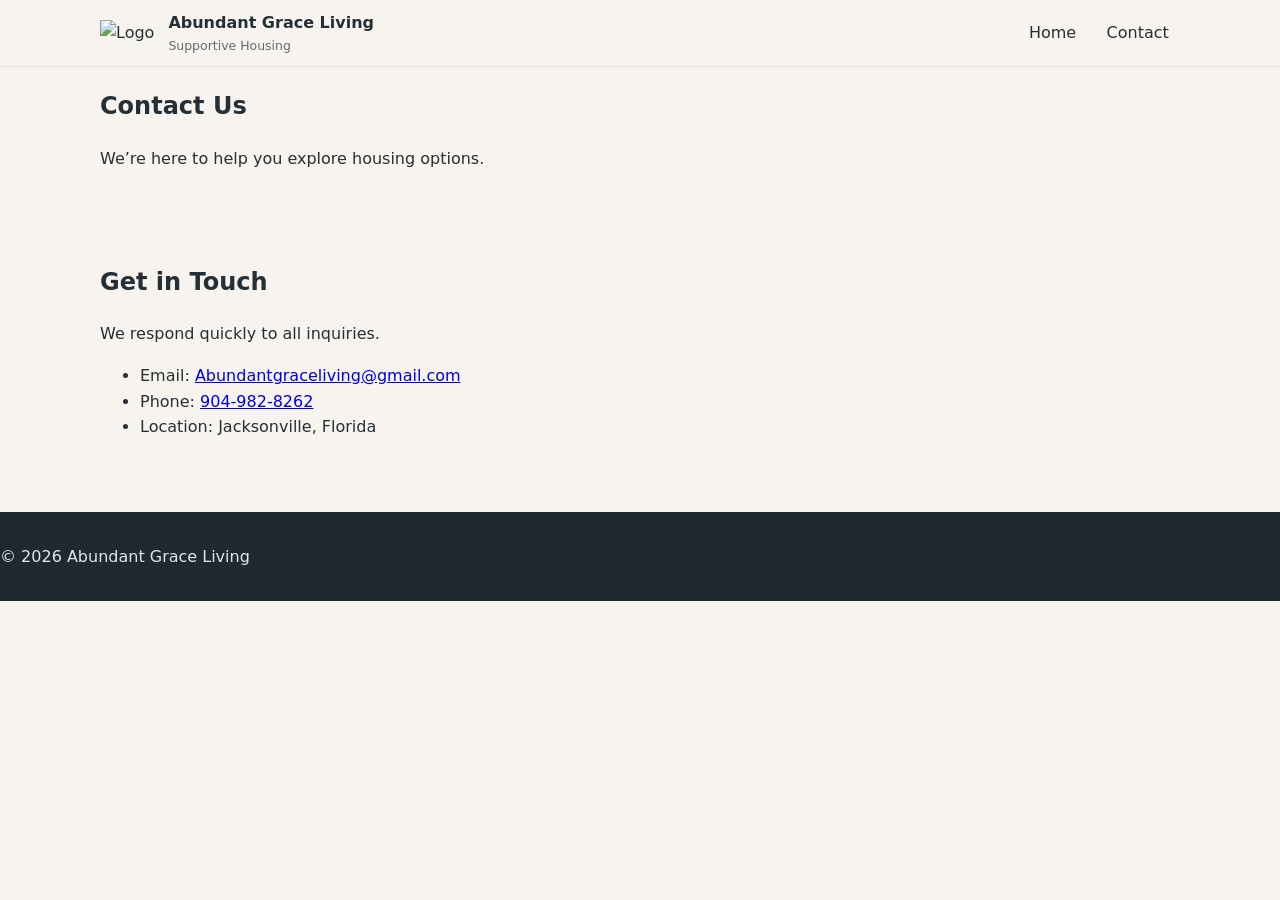
==== commit 8a3d7ba2: "Update contact.html" ====
--- a/contact.html
+++ b/contact.html
@@ -2,183 +2,76 @@
 <html lang="en">
 <head>
   <meta charset="UTF-8" />
-  <title>Contact Us | Abundant Grace Living</title>
+  <title>Contact | Abundant Grace Living</title>
   <meta name="viewport" content="width=device-width, initial-scale=1" />
-  <meta
-    name="description"
-    content="Contact Abundant Grace Living to learn more about safe, affordable housing for seniors, veterans, and adults."
-  />
   <link rel="stylesheet" href="styles.css" />
 </head>
 
 <body>
+<header class="site-header">
+  <div class="header-inner">
 
-  <!-- Header -->
-  <header class="site-header" aria-label="Main navigation">
-    <a class="skip-link" href="#main-content">Skip to main content</a>
+    <a href="index.html" class="brand">
+      <img src="/AGLS/logo2.png" class="site-logo" alt="Logo" />
 
-    <div class="header-inner container">
+      <div class="brand-text">
+        <span class="brand-title">Abundant Grace Living</span>
+        <span class="brand-subtitle">Supportive Housing</span>
+      </div>
+    </a>
 
-      <a href="index.html" class="brand" aria-label="Home">
-        <img
-          src="AGLS/logo2.png"
-          alt="Abundant Grace Living Logo"
-          class="site-logo"
-        />
+    <nav class="main-nav">
+      <ul>
+        <li><a class="nav-link" href="index.html">Home</a></li>
+        <li><a class="nav-link nav-link-active" href="contact.html">Contact</a></li>
+      </ul>
+    </nav>
 
-        <div class="brand-text">
-          <span class="brand-title">Abundant Grace Living</span>
-          <span class="brand-subtitle">Supportive Housing Community</span>
-        </div>
-      </a>
+  </div>
+</header>
 
-      <button class="nav-toggle" aria-expanded="false" aria-label="Toggle navigation">
-        <span class="nav-toggle-bar"></span>
-        <span class="nav-toggle-bar"></span>
-        <span class="nav-toggle-bar"></span>
-      </button>
+<main>
 
-      <nav class="main-nav" aria-label="Primary navigation">
-        <ul>
-          <li><a href="index.html" class="nav-link">Home</a></li>
-          <li><a href="index.html#about" class="nav-link">About</a></li>
-          <li><a href="contact.html" class="nav-link nav-link-active">Contact</a></li>
-        </ul>
-      </nav>
+<section class="contact-hero">
+  <div class="contact-hero-image" style="background-image:url('/AGLS/contact-header.jpg')"></div>
+  <div class="contact-hero-overlay"></div>
 
-    </div>
-  </header>
+  <div class="container contact-hero-inner">
+    <h1>Contact Us</h1>
+    <p>We’re here to help you explore housing options.</p>
+  </div>
+</section>
 
-  <main id="main-content">
+<section class="section section-light">
+  <div class="container contact-grid">
 
-    <!-- HERO -->
-    <section class="contact-hero">
-      <div
-        class="contact-hero-image"
-        style="background-image:url('AGLS/contact-header.jpg');"
-        aria-hidden="true"
-      ></div>
+    <aside class="contact-info">
+      <h2>Get in Touch</h2>
 
-      <div class="contact-hero-overlay"></div>
+      <p>We respond quickly to all inquiries.</p>
 
-      <div class="container contact-hero-inner">
-        <h1>Contact Abundant Grace Living</h1>
-        <p>
-          We’re here to help you explore safe and supportive housing options.
-        </p>
-      </div>
-    </section>
+      <ul class="contact-list">
+        <li>Email: <a href="mailto:Abundantgraceliving@gmail.com">Abundantgraceliving@gmail.com</a></li>
+        <li>Phone: <a href="tel:19049828262">904-982-8262</a></li>
+        <li>Location: Jacksonville, Florida</li>
+      </ul>
+    </aside>
 
-    <!-- CONTACT INFO -->
-    <section class="section section-light">
-      <div class="container contact-grid">
+  </div>
+</section>
 
-        <aside class="contact-info">
-          <h2>Get in Touch</h2>
-          <p>Questions? We’re ready to help.</p>
+</main>
 
-          <ul class="contact-list">
-            <li>
-              <span class="contact-label">Contact Person</span>
-              <span class="contact-value">Kimwana Benson</span>
-            </li>
+<footer class="site-footer">
+  <div class="footer-bottom">
+    © <span id="year"></span> Abundant Grace Living
+  </div>
+</footer>
 
-            <li>
-              <span class="contact-label">Email</span>
-              <a class="contact-value" href="mailto:Abundantgraceliving@gmail.com">
-                Abundantgraceliving@gmail.com
-              </a>
-            </li>
+<script>
+  document.getElementById("year").textContent = new Date().getFullYear();
+</script>
 
-            <li>
-              <span class="contact-label">Phone</span>
-              <a class="contact-value" href="tel:19049828262">
-                904-982-8262
-              </a>
-            </li>
-
-            <li>
-              <span class="contact-label">Location</span>
-              <span class="contact-value">Jacksonville, Florida</span>
-            </li>
-          </ul>
-        </aside>
-
-      </div>
-    </section>
-
-    <!-- FAQ -->
-    <section class="section section-soft">
-      <div class="container">
-
-        <header class="section-header">
-          <h2>Frequently Asked Questions</h2>
-        </header>
-
-        <div class="faq-list">
-
-          <div class="faq-item">
-            <button class="faq-question" aria-expanded="false">
-              <span>Who can live here?</span>
-              <span class="faq-icon">+</span>
-            </button>
-            <div class="faq-answer" hidden>
-              <p>Seniors, veterans, and adults needing supportive housing.</p>
-            </div>
-          </div>
-
-          <div class="faq-item">
-            <button class="faq-question" aria-expanded="false">
-              <span>Are private rooms available?</span>
-              <span class="faq-icon">+</span>
-            </button>
-            <div class="faq-answer" hidden>
-              <p>Yes, private rooms are available.</p>
-            </div>
-          </div>
-
-          <div class="faq-item">
-            <button class="faq-question" aria-expanded="false">
-              <span>Do you provide medication help?</span>
-              <span class="faq-icon">+</span>
-            </button>
-            <div class="faq-answer" hidden>
-              <p>Yes, medication support is available.</p>
-            </div>
-          </div>
-
-        </div>
-      </div>
-    </section>
-
-  </main>
-
-  <!-- FOOTER -->
-  <footer class="site-footer">
-    <div class="container footer-grid">
-
-      <div class="footer-brand">
-        <h2>Abundant Grace Living</h2>
-        <p class="footer-mission">
-          Safe, affordable housing with dignity and support.
-        </p>
-      </div>
-
-      <div class="footer-contact">
-        <h3>Contact</h3>
-        <ul>
-          <li>Email: Abundantgraceliving@gmail.com</li>
-          <li>Phone: 904-982-8262</li>
-        </ul>
-      </div>
-
-    </div>
-
-    <div class="footer-bottom">
-      &copy; <span id="year"></span> Abundant Grace Living
-    </div>
-  </footer>
-
-  <script src="scripts.js"></script>
+<script src="scripts.js"></script>
 </body>
 </html>
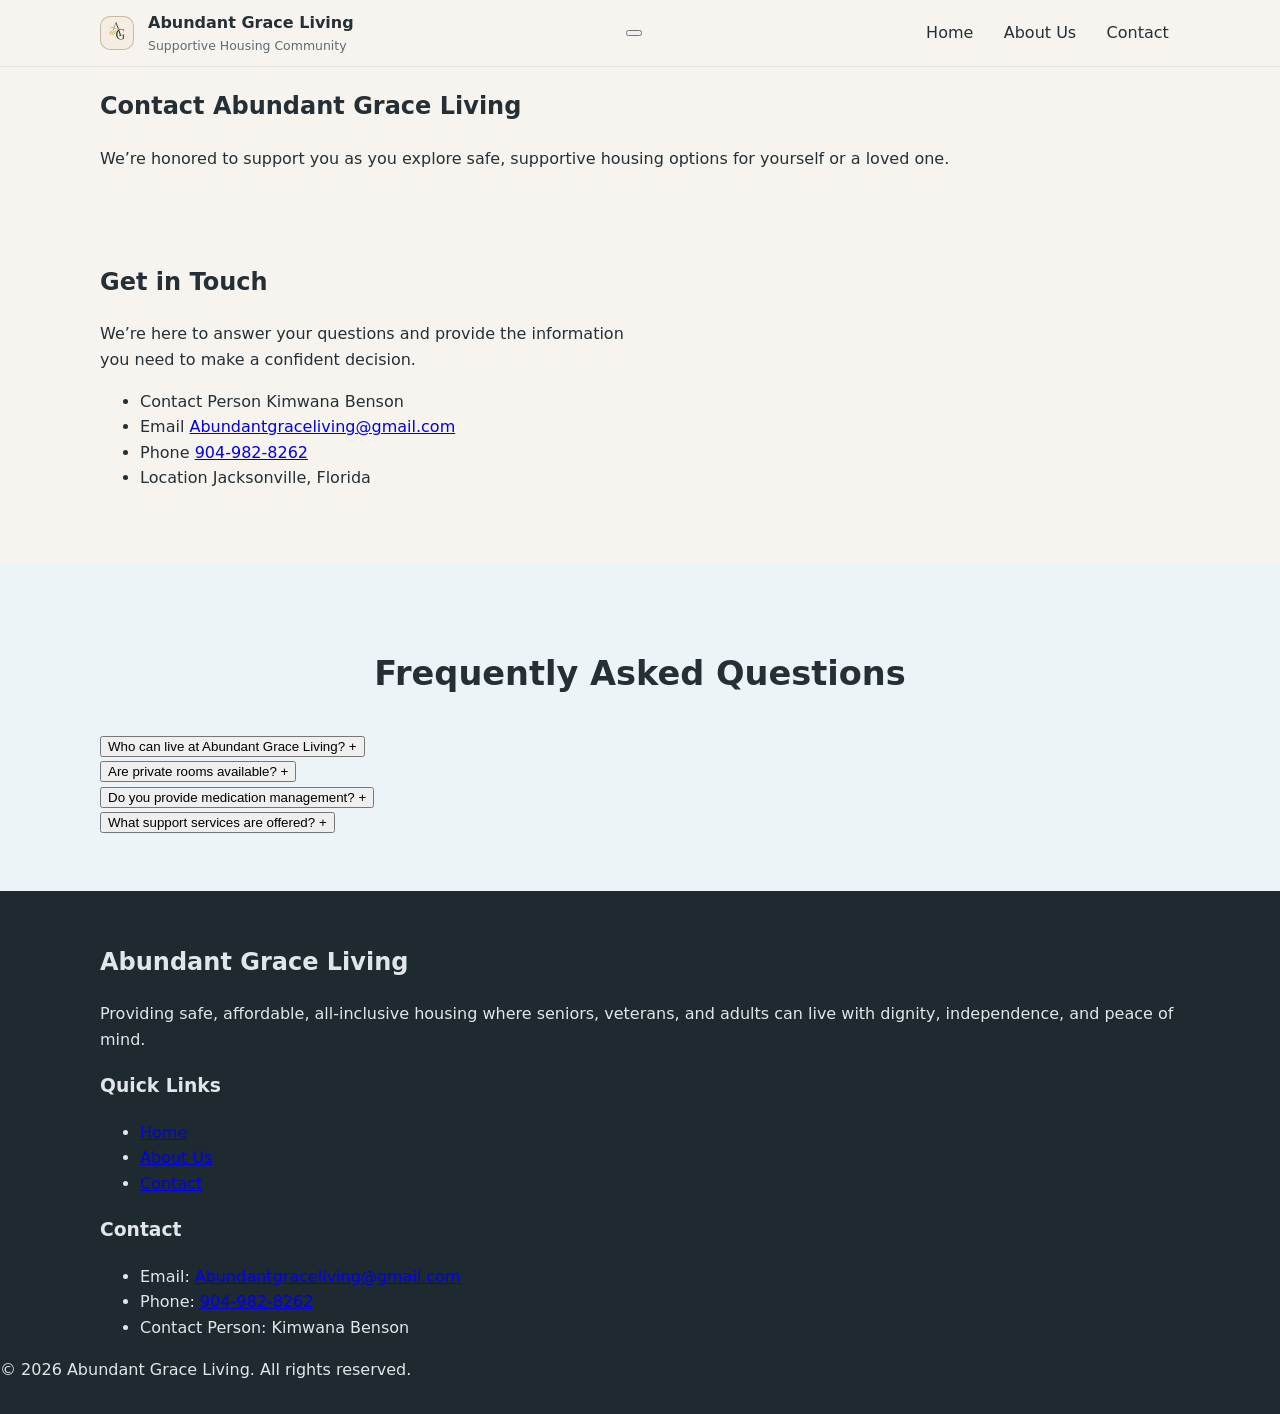
==== commit 6d9e36b6: "Update contact.html" ====
--- a/contact.html
+++ b/contact.html
@@ -2,76 +2,216 @@
 <html lang="en">
 <head>
   <meta charset="UTF-8" />
-  <title>Contact | Abundant Grace Living</title>
+  <title>Contact Us | Abundant Grace Living</title>
   <meta name="viewport" content="width=device-width, initial-scale=1" />
+  <meta
+    name="description"
+    content="Contact Abundant Grace Living to learn more about safe, affordable, all-inclusive housing for seniors, veterans, and adults."
+  />
   <link rel="stylesheet" href="styles.css" />
 </head>
-
 <body>
-<header class="site-header">
-  <div class="header-inner">
-
-    <a href="index.html" class="brand">
-      <img src="/AGLS/logo2.png" class="site-logo" alt="Logo" />
-
-      <div class="brand-text">
-        <span class="brand-title">Abundant Grace Living</span>
-        <span class="brand-subtitle">Supportive Housing</span>
-      </div>
-    </a>
-
-    <nav class="main-nav">
-      <ul>
-        <li><a class="nav-link" href="index.html">Home</a></li>
-        <li><a class="nav-link nav-link-active" href="contact.html">Contact</a></li>
-      </ul>
-    </nav>
-
-  </div>
-</header>
-
-<main>
-
-<section class="contact-hero">
-  <div class="contact-hero-image" style="background-image:url('/AGLS/contact-header.jpg')"></div>
-  <div class="contact-hero-overlay"></div>
-
-  <div class="container contact-hero-inner">
-    <h1>Contact Us</h1>
-    <p>We’re here to help you explore housing options.</p>
-  </div>
-</section>
-
-<section class="section section-light">
-  <div class="container contact-grid">
-
-    <aside class="contact-info">
-      <h2>Get in Touch</h2>
-
-      <p>We respond quickly to all inquiries.</p>
-
-      <ul class="contact-list">
-        <li>Email: <a href="mailto:Abundantgraceliving@gmail.com">Abundantgraceliving@gmail.com</a></li>
-        <li>Phone: <a href="tel:19049828262">904-982-8262</a></li>
-        <li>Location: Jacksonville, Florida</li>
-      </ul>
-    </aside>
-
-  </div>
-</section>
-
-</main>
-
-<footer class="site-footer">
-  <div class="footer-bottom">
-    © <span id="year"></span> Abundant Grace Living
-  </div>
-</footer>
-
-<script>
-  document.getElementById("year").textContent = new Date().getFullYear();
-</script>
-
-<script src="scripts.js"></script>
+  <header class="site-header" aria-label="Main navigation">
+    <a class="skip-link" href="#main-content">Skip to main content</a>
+    <div class="header-inner">
+      <a href="index.html" class="brand" aria-label="Abundant Grace Living home">
+        <img src="/logo2.png" alt="Abundant Grace Living logo" class="brand-mark" />
+        <div class="brand-text">
+          <span class="brand-title">Abundant Grace Living</span>
+          <span class="brand-subtitle">Supportive Housing Community</span>
+        </div>
+      </a>
+
+      <button
+        class="nav-toggle"
+        aria-expanded="false"
+        aria-label="Toggle navigation"
+      >
+        <span class="nav-toggle-bar"></span>
+        <span class="nav-toggle-bar"></span>
+        <span class="nav-toggle-bar"></span>
+      </button>
+
+      <nav class="main-nav" aria-label="Primary">
+        <ul>
+          <li><a href="index.html" class="nav-link">Home</a></li>
+          <li><a href="index.html#about" class="nav-link">About Us</a></li>
+          <li><a href="contact.html" class="nav-link nav-link-active nav-link-accent">Contact</a></li>
+        </ul>
+      </nav>
+    </div>
+  </header>
+
+  <main id="main-content">
+    <!-- Contact Hero -->
+    <section class="contact-hero" aria-labelledby="contact-heading">
+      <div
+        class="contact-hero-image"
+        role="img"
+        aria-label="A friendly staff member greeting visitors at the front entrance."
+        style="background-image: url('/contact-header.jpg');"
+      ></div>
+      <div class="contact-hero-overlay"></div>
+      <div class="container contact-hero-inner">
+        <h1 id="contact-heading">Contact Abundant Grace Living</h1>
+        <p>
+          We’re honored to support you as you explore safe, supportive housing
+          options for yourself or a loved one.
+        </p>
+      </div>
+    </section>
+
+    <!-- Contact Content -->
+    <section class="section section-light" aria-label="Contact information and form">
+      <div class="container contact-grid">
+        <!-- Info -->
+        <aside class="contact-info animate-on-scroll" aria-label="Contact details">
+          <h2>Get in Touch</h2>
+          <p>
+            We’re here to answer your questions and provide the information you
+            need to make a confident decision.
+          </p>
+          <ul class="contact-list">
+            <li>
+              <span class="contact-label">Contact Person</span>
+              <span class="contact-value">Kimwana Benson</span>
+            </li>
+            <li>
+              <span class="contact-label">Email</span>
+              <a class="contact-value" href="mailto:Abundantgraceliving@gmail.com">Abundantgraceliving@gmail.com</a>
+            </li>
+            <li>
+              <span class="contact-label">Phone</span>
+              <a class="contact-value" href="tel:19049828262">904-982-8262</a>
+            </li>
+            <li>
+              <span class="contact-label">Location</span>
+              <span class="contact-value">Jacksonville, Florida</span>
+            </li>
+          </ul>
+          
+        </aside>
+
+
+      </div>
+    </section>
+
+    <!-- FAQ -->
+    <section class="section section-soft" aria-labelledby="faq-heading">
+      <div class="container">
+        <header class="section-header animate-on-scroll">
+          <h2 id="faq-heading">Frequently Asked Questions</h2>
+        </header>
+        <div class="faq-list">
+          <article class="faq-item animate-on-scroll">
+            <button
+              class="faq-question"
+              aria-expanded="false"
+            >
+              <span>Who can live at Abundant Grace Living?</span>
+              <span class="faq-icon" aria-hidden="true">+</span>
+            </button>
+            <div class="faq-answer" hidden>
+              <p>
+                We provide housing for seniors, veterans, and adults seeking a safe
+                and supportive living environment.
+              </p>
+            </div>
+          </article>
+
+          <article class="faq-item animate-on-scroll">
+            <button
+              class="faq-question"
+              aria-expanded="false"
+            >
+              <span>Are private rooms available?</span>
+              <span class="faq-icon" aria-hidden="true">+</span>
+            </button>
+            <div class="faq-answer" hidden>
+              <p>
+                Yes. Residents have access to comfortable private rooms designed
+                for privacy and comfort.
+              </p>
+            </div>
+          </article>
+
+          <article class="faq-item animate-on-scroll">
+            <button
+              class="faq-question"
+              aria-expanded="false"
+            >
+              <span>Do you provide medication management?</span>
+              <span class="faq-icon" aria-hidden="true">+</span>
+            </button>
+            <div class="faq-answer" hidden>
+              <p>
+                Yes. Medication management services are available to help
+                residents safely manage prescribed medications.
+              </p>
+            </div>
+          </article>
+
+          <article class="faq-item animate-on-scroll">
+            <button
+              class="faq-question"
+              aria-expanded="false"
+            >
+              <span>What support services are offered?</span>
+              <span class="faq-icon" aria-hidden="true">+</span>
+            </button>
+            <div class="faq-answer" hidden>
+              <p>
+                Support services are available to assist residents with daily
+                living needs while encouraging independence and maintaining
+                dignity.
+              </p>
+            </div>
+          </article>
+        </div>
+      </div>
+    </section>
+  </main>
+
+  <footer class="site-footer" aria-label="Footer">
+    <div class="container footer-grid">
+      <div class="footer-brand">
+        <h2>Abundant Grace Living</h2>
+        <p class="footer-mission">
+          Providing safe, affordable, all-inclusive housing where seniors,
+          veterans, and adults can live with dignity, independence, and peace of
+          mind.
+        </p>
+      </div>
+
+      <nav class="footer-nav" aria-label="Quick links">
+        <h3>Quick Links</h3>
+        <ul>
+          <li><a href="index.html">Home</a></li>
+          <li><a href="index.html#about">About Us</a></li>
+          <li><a href="contact.html">Contact</a></li>
+        </ul>
+      </nav>
+
+      <div class="footer-contact">
+        <h3>Contact</h3>
+        <ul>
+          <li>
+            Email:
+            <a href="mailto:Abundantgraceliving@gmail.com">Abundantgraceliving@gmail.com</a>
+          </li>
+          <li>
+            Phone:
+            <a href="tel:19049828262">904-982-8262</a>
+          </li>
+          <li>Contact Person: Kimwana Benson</li>
+        </ul>
+      </div>
+    </div>
+    <div class="footer-bottom">
+      <span>&copy; <span id="year"></span> Abundant Grace Living. All rights reserved.</span>
+    </div>
+  </footer>
+
+  <script type="module" src="scripts.js"></script>
 </body>
 </html>
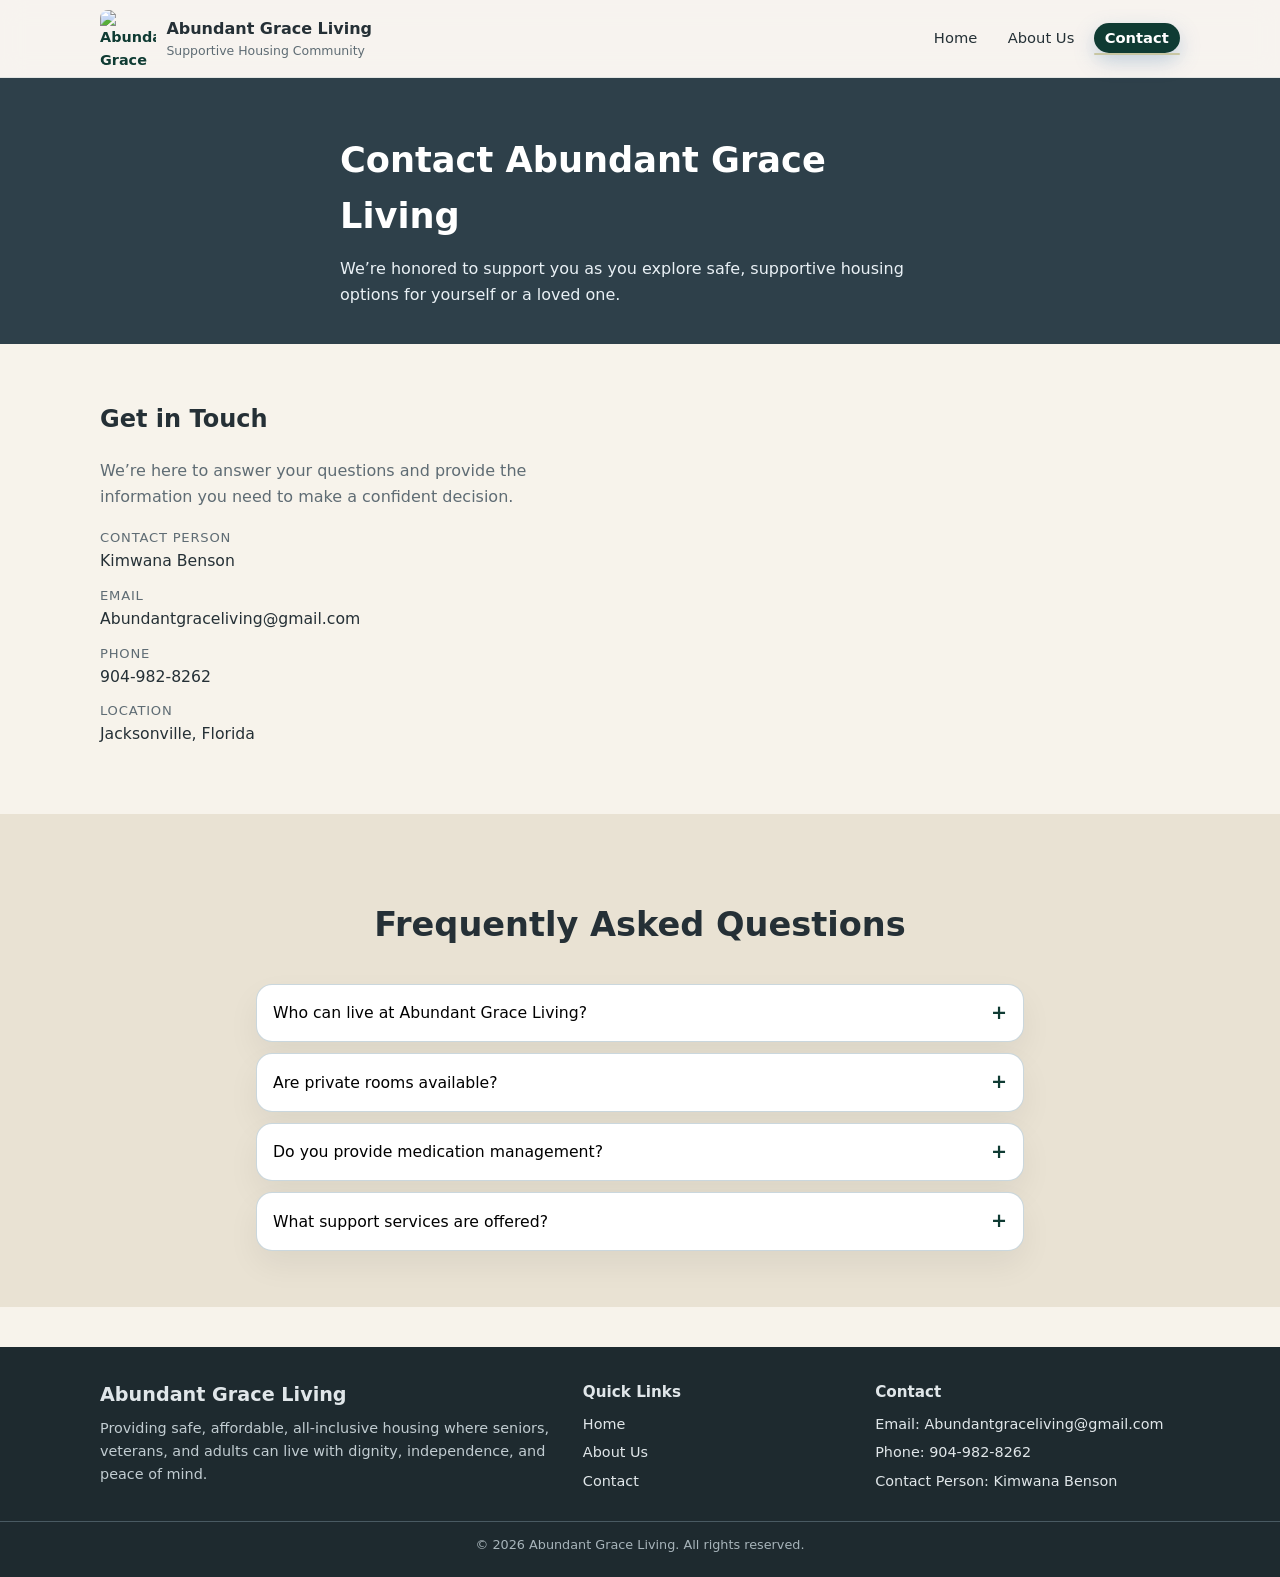
==== commit 9048a2df: "Update contact.html" ====
--- a/contact.html
+++ b/contact.html
@@ -15,7 +15,7 @@
     <a class="skip-link" href="#main-content">Skip to main content</a>
     <div class="header-inner">
       <a href="index.html" class="brand" aria-label="Abundant Grace Living home">
-        <img src="/logo2.png" alt="Abundant Grace Living logo" class="brand-mark" />
+        <img src="/AGLS/logo2.png" alt="Abundant Grace Living logo" class="brand-mark" />
         <div class="brand-text">
           <span class="brand-title">Abundant Grace Living</span>
           <span class="brand-subtitle">Supportive Housing Community</span>
@@ -49,7 +49,7 @@
         class="contact-hero-image"
         role="img"
         aria-label="A friendly staff member greeting visitors at the front entrance."
-        style="background-image: url('/contact-header.jpg');"
+        style="background-image: url('/AGLS/contact-header.jpg');"
       ></div>
       <div class="contact-hero-overlay"></div>
       <div class="container contact-hero-inner">
--- a/styles.css
+++ b/styles.css
@@ -1,26 +1,21 @@
 /* Base styles */
 
 :root {
-  --color-bg: #f7f4ef;
-  --color-bg-soft: #edf4f7;
-  --color-bg-mission: #e2ede6;
-  --color-sage: #7fa48b;
-  --color-sage-deep: #547766;
-  --color-blue-soft: #5d88b8;
-  --color-gold: #c79b4b;
-
+  --color-bg: #F7F3EB;
+  --color-bg-soft: #E9E2D3;
+  --color-bg-mission: #F7F3EB;
+  --color-sage: #C8C6A3;
+  --color-sage-deep: #0F3B33;
+  --color-blue-soft: #0F3B33;
+  --color-gold: #B8862E;
   --color-text: #253036;
   --color-text-muted: #5f6c74;
   --color-white: #ffffff;
-
   --shadow-soft: 0 14px 40px rgba(0, 0, 0, 0.08);
-
   --radius-card: 14px;
   --radius-pill: 999px;
-
   --transition-fast: 0.18s ease-out;
   --transition-med: 0.25s ease;
-
   --max-width: 1120px;
 }
 
@@ -36,7 +31,8 @@
 
 body {
   margin: 0;
-  font-family: system-ui, -apple-system, BlinkMacSystemFont, "Segoe UI", sans-serif;
+  font-family: system-ui, -apple-system, BlinkMacSystemFont, "Segoe UI",
+    sans-serif;
   color: var(--color-text);
   background-color: var(--color-bg);
   line-height: 1.6;
@@ -98,8 +94,6 @@
   margin: 0;
 }
 
-/* Grid */
-
 .section-grid {
   display: grid;
   grid-template-columns: minmax(0, 1.1fr) minmax(0, 1fr);
@@ -126,7 +120,7 @@
   justify-content: center;
 }
 
-/* Header */
+/* Header / nav */
 
 .site-header {
   position: sticky;
@@ -150,23 +144,25 @@
 /* Brand */
 
 .brand {
-  display: flex;
+  display: inline-flex;
   align-items: center;
-  gap: 14px;
   text-decoration: none;
   color: inherit;
+  gap: 0.65rem;
 }
 
 .brand-mark {
-  width: 34px;
-  height: 34px;
-  border-radius: 10px;
-  background: #f5ede1;
-  border: 1px solid rgba(162, 144, 112, 0.55);
-  display: flex;
-  align-items: center;
-  justify-content: center;
+  width: 56px;
+  height: 56px;
+  border-radius: 8px;
+  background-color: transparent;
+  border: none;
+  box-shadow: none;
+  display: block;
+  object-fit: contain;
+  -o-object-fit: contain;
   font-weight: 700;
+  font-size: 0.9rem;
   color: var(--color-sage-deep);
 }
 
@@ -176,8 +172,8 @@
 }
 
 .brand-title {
+  font-weight: 600;
   font-size: 1rem;
-  font-weight: 600;
 }
 
 .brand-subtitle {
@@ -189,29 +185,88 @@
 
 .main-nav ul {
   display: flex;
+  align-items: center;
   gap: 0.5rem;
-  list-style: none;
   margin: 0;
   padding: 0;
+  list-style: none;
 }
 
 .nav-link {
+  position: relative;
   padding: 0.4rem 0.7rem;
   border-radius: 999px;
   text-decoration: none;
+  font-size: 0.92rem;
   color: var(--color-text);
-  transition: var(--transition-fast);
+  transition: background-color var(--transition-fast), color var(--transition-fast),
+    box-shadow var(--transition-fast), transform var(--transition-fast);
+}
+
+.nav-link::after {
+  content: "";
+  position: absolute;
+  inset: auto 0 -2px;
+  height: 2px;
+  border-radius: 999px;
+  background: var(--color-sage);
+  transform: scaleX(0);
+  transform-origin: center;
+  transition: transform var(--transition-fast);
+}
+
+.nav-link:hover::after {
+  transform: scaleX(1);
 }
 
 .nav-link:hover {
-  background: rgba(127, 164, 139, 0.12);
+  background-color: rgba(126, 164, 139, 0.08);
+}
+
+.nav-link-active {
+  font-weight: 600;
+}
+
+.nav-link-active::after {
+  transform: scaleX(1);
+}
+
+.nav-link-accent {
+  background: rgba(95, 136, 184, 0.08);
+  border-radius: 999px;
+}
+
+.nav-link-accent.nav-link-active {
+  background: var(--color-blue-soft);
+  color: var(--color-white);
+  box-shadow: 0 8px 20px rgba(93, 136, 184, 0.35);
+}
+
+/* Nav toggle (mobile) */
+
+.nav-toggle {
+  border: none;
+  background: transparent;
+  padding: 0.2rem;
+  cursor: pointer;
+  display: none;
+}
+
+.nav-toggle-bar {
+  display: block;
+  width: 20px;
+  height: 2px;
+  margin: 3px 0;
+  border-radius: 999px;
+  background-color: var(--color-text);
+  transition: transform var(--transition-fast), opacity var(--transition-fast);
 }
 
 /* Hero */
 
 .hero {
   position: relative;
-  min-height: 520px;
+  min-height: clamp(460px, 70vh, 640px);
   display: flex;
   align-items: center;
   color: var(--color-white);
@@ -220,18 +275,64 @@
 .hero-media {
   position: absolute;
   inset: 0;
+  overflow: hidden;
+  border-radius: 0 0 12px 12px;
+}
+
+.hero-image {
+  position: absolute;
+  inset: 0;
+  background-size: cover;
+  background-position: center;
+  transform: scale(1.04);
+  transform-origin: center;
+  filter: saturate(1.1) contrast(1.05);
 }
 
 .hero-overlay {
   position: absolute;
   inset: 0;
-  background: rgba(26, 46, 60, 0.85);
-}
+  background-color: rgba(26, 46, 60, 0.88);
+}
+
+/* Hero content */
 
 .hero-content {
   position: relative;
   z-index: 1;
-  padding: 4rem 1.25rem;
+  padding: 4.25rem 1.25rem 3.5rem;
+}
+
+.hero-content h1 {
+  max-width: 18ch;
+  font-size: clamp(2rem, 3vw + 1rem, 2.7rem);
+  margin: 0 0 0.9rem;
+  letter-spacing: 0.02em;
+}
+
+.hero-subtitle {
+  max-width: 38ch;
+  font-size: 1rem;
+  margin: 0 0 1.4rem;
+  color: rgba(249, 251, 252, 0.92);
+}
+
+.hero-actions {
+  display: flex;
+  flex-wrap: wrap;
+  gap: 0.75rem;
+  margin-bottom: 1.4rem;
+}
+
+.hero-pill {
+  display: inline-flex;
+  align-items: center;
+  gap: 0.3rem;
+  padding: 0.55rem 1.1rem;
+  border-radius: var(--radius-pill);
+  background: rgba(247, 244, 239, 0.08);
+  border: 1px solid rgba(230, 225, 214, 0.4);
+  font-size: 0.85rem;
 }
 
 /* Buttons */
@@ -242,40 +343,499 @@
   justify-content: center;
   padding: 0.55rem 1.25rem;
   border-radius: 999px;
+  border: none;
+  font-size: 0.95rem;
   font-weight: 600;
+  text-decoration: none;
   cursor: pointer;
-  transition: var(--transition-fast);
+  transition: transform var(--transition-fast), box-shadow var(--transition-fast),
+    background-color var(--transition-fast), color var(--transition-fast);
 }
 
 .btn-primary {
-  background: var(--color-blue-soft);
+  background-color: var(--color-blue-soft);
   color: var(--color-white);
+  box-shadow: 0 10px 26px rgba(93, 136, 184, 0.4);
 }
 
 .btn-primary:hover {
-  transform: translateY(-2px);
-}
-
-/* Cards */
+  transform: translateY(-1px);
+  box-shadow: 0 18px 40px rgba(93, 136, 184, 0.5);
+}
+
+.btn-outline {
+  border: 1px solid rgba(248, 244, 238, 0.9);
+  background: rgba(245, 243, 237, 0.12);
+  color: var(--color-white);
+}
+
+.btn-outline:hover {
+  background: rgba(245, 243, 237, 0.22);
+}
+
+.btn-secondary {
+  background: #faf6ee;
+  color: var(--color-sage-deep);
+  box-shadow: 0 10px 26px rgba(0, 0, 0, 0.1);
+}
+
+.btn-secondary:hover {
+  background: #f7f3ea;
+}
+
+.btn-outline-light {
+  border: 1px solid rgba(78, 109, 94, 0.85);
+  background: rgba(250, 252, 251, 0.06);
+  color: var(--color-sage-deep);
+}
+
+.btn-outline-light:hover {
+  background: rgba(250, 252, 251, 0.12);
+}
+
+.btn-lg {
+  padding-inline: 1.55rem;
+  padding-block: 0.7rem;
+}
+
+/* Inline CTA */
+
+.inline-cta {
+  margin-top: 1.4rem;
+  display: flex;
+  flex-wrap: wrap;
+  align-items: center;
+  gap: 0.75rem;
+}
+
+.inline-note {
+  font-size: 0.88rem;
+  color: var(--color-text-muted);
+}
+
+/* Cards / images */
+
+.image-card {
+  border-radius: 12px;
+  overflow: hidden;
+  background: #d9e2df;
+  box-shadow: var(--shadow-soft);
+  margin: 0;
+}
+
+.image-card img {
+  width: 100%;
+  height: 100%;
+  display: block;
+  object-fit: cover;
+}
+
+/* Services */
 
 .card-grid {
   display: grid;
-  grid-template-columns: repeat(3, 1fr);
+  grid-template-columns: repeat(3, minmax(0, 1fr));
   gap: 1.5rem;
 }
 
 .service-card {
   background: #fbf7f0;
-  border-radius: var(--radius-card);
-  padding: 1rem;
-}
-
-/* Contact */
+  border-radius: 14px;
+  box-shadow: var(--shadow-soft);
+  padding: 1.1rem 1.1rem 0.8rem;
+  display: grid;
+  grid-template-columns: auto;
+  grid-template-rows: auto auto;
+  gap: 0.7rem;
+  min-height: 100%;
+  transition: transform var(--transition-med), box-shadow var(--transition-med);
+}
+
+.service-card:hover {
+  transform: translateY(-4px);
+  box-shadow: 0 20px 46px rgba(0, 0, 0, 0.12);
+}
+
+.service-icon {
+  width: 38px;
+  height: 38px;
+  border-radius: 12px;
+  background-color: #f5ede1;
+  display: flex;
+  align-items: center;
+  justify-content: center;
+  color: var(--color-gold);
+  font-size: 1.3rem;
+}
+
+.service-body h3 {
+  font-size: 1.1rem;
+  margin: 0 0 0.35rem;
+}
+
+.service-body p {
+  margin: 0;
+  color: var(--color-text-muted);
+  font-size: 0.94rem;
+}
+
+.service-image {
+  margin: 0;
+  border-radius: 10px;
+  overflow: hidden;
+  background: #dde6f0;
+}
+
+.service-image img {
+  display: block;
+  width: 100%;
+  height: 170px;
+  object-fit: cover;
+}
+
+/* Simple icons using pseudo graphics */
+
+.icon-bed::before,
+.icon-medical::before,
+.icon-hands::before {
+  content: "";
+  display: block;
+}
+
+.icon-bed::before {
+  width: 22px;
+  height: 14px;
+  border-radius: 5px;
+  background: linear-gradient(135deg, #f9f5ee, #f0e2cd);
+  box-shadow: inset 0 0 0 1px rgba(164, 139, 101, 0.35);
+  position: relative;
+}
+
+.icon-medical::before {
+  width: 18px;
+  height: 18px;
+  border-radius: 6px;
+  background: linear-gradient(145deg, #f7f2f2, #f2dcdc);
+  box-shadow: inset 0 0 0 1px rgba(182, 114, 114, 0.5);
+}
+
+.icon-medical::after {
+  content: "";
+  position: relative;
+  display: block;
+  width: 10px;
+  height: 2px;
+  background: #b65151;
+  border-radius: 999px;
+  box-shadow: 0 4px 0 #b65151;
+  top: -7px;
+  left: 4px;
+}
+
+.icon-hands::before {
+  width: 22px;
+  height: 14px;
+  border-radius: 999px 999px 4px 4px;
+  background: linear-gradient(145deg, #f5ebe0, #e7d1ba);
+  box-shadow: inset 0 -1px 0 rgba(161, 122, 82, 0.6);
+}
+
+/* Features */
+
+.feature-grid {
+  display: grid;
+  grid-template-columns: repeat(2, minmax(0, 1fr));
+  gap: 1rem;
+  margin-top: 1.5rem;
+}
+
+.feature-card {
+  background: #f6f2ea;
+  border-radius: 10px;
+  padding: 0.9rem 1rem;
+  border: 1px solid rgba(206, 191, 166, 0.6);
+}
+
+.feature-card h3 {
+  margin: 0 0 0.3rem;
+  font-size: 1rem;
+}
+
+.feature-card p {
+  margin: 0;
+  color: var(--color-text-muted);
+  font-size: 0.9rem;
+}
+
+/* Mission */
+
+.section-mission {
+  background: #e4eee7;
+  padding: 3.1rem 0;
+}
+
+.mission-inner {
+  max-width: 46rem;
+  margin: 0 auto;
+  text-align: center;
+  background: #f9fbfa;
+  border-radius: 16px;
+  padding: 2rem 1.8rem;
+  border: 1px solid rgba(163, 189, 171, 0.6);
+  box-shadow: 0 16px 40px rgba(38, 61, 51, 0.16);
+}
+
+.mission-inner h2 {
+  margin-top: 0;
+  font-size: 1.8rem;
+}
+
+.mission-inner p {
+  margin: 0 0 1.4rem;
+  color: var(--color-text-muted);
+}
+
+/* CTA */
+
+.section-cta {
+  position: relative;
+  padding: 3rem 0;
+  color: var(--color-white);
+}
+
+.cta-background {
+  position: absolute;
+  inset: 0;
+  background-size: cover;
+  background-position: center;
+  filter: saturate(1.02) contrast(1.03);
+  transform: scale(1.02);
+}
+
+.cta-overlay {
+  position: absolute;
+  inset: 0;
+  background-color: rgba(32, 51, 64, 0.9);
+}
+
+.cta-inner {
+  position: relative;
+  z-index: 1;
+  max-width: 42rem;
+  text-align: center;
+}
+
+.cta-inner h2 {
+  margin-top: 0;
+  font-size: 1.8rem;
+}
+
+.cta-inner p {
+  margin: 0 0 1.1rem;
+}
+
+/* Contact hero */
+
+.contact-hero {
+  position: relative;
+  color: var(--color-white);
+  padding: 3.4rem 0 2.3rem;
+}
+
+.contact-hero-image {
+  position: absolute;
+  inset: 0;
+  background-size: cover;
+  background-position: center;
+  transform: scale(1.02);
+}
+
+.contact-hero-overlay {
+  position: absolute;
+  inset: 0;
+  background-color: rgba(30, 49, 61, 0.92);
+}
+
+.contact-hero-inner {
+  position: relative;
+  z-index: 1;
+  max-width: 40rem;
+}
+
+.contact-hero-inner h1 {
+  font-size: clamp(1.7rem, 2.4vw + 1rem, 2.2rem);
+  margin: 0 0 0.7rem;
+}
+
+.contact-hero-inner p {
+  margin: 0;
+  color: #e9f0f5;
+}
+
+/* Contact grid */
 
 .contact-grid {
   display: grid;
-  grid-template-columns: 1fr 1fr;
+  grid-template-columns: minmax(0, 0.9fr) minmax(0, 1.1fr);
   gap: 2rem;
+  align-items: flex-start;
+}
+
+.contact-info h2 {
+  margin-top: 0;
+}
+
+.contact-info p {
+  color: var(--color-text-muted);
+}
+
+.contact-list {
+  list-style: none;
+  padding: 0;
+  margin: 1.1rem 0 0.5rem;
+}
+
+.contact-list li {
+  margin-bottom: 0.7rem;
+}
+
+.contact-label {
+  display: block;
+  font-size: 0.82rem;
+  text-transform: uppercase;
+  letter-spacing: 0.06em;
+  color: var(--color-text-muted);
+}
+
+.contact-value {
+  display: inline-block;
+  font-size: 0.98rem;
+  color: var(--color-text);
+  text-decoration: none;
+}
+
+.contact-value:hover {
+  text-decoration: underline;
+}
+
+.contact-note {
+  font-size: 0.86rem;
+  color: var(--color-text-muted);
+}
+
+/* Contact form */
+
+.contact-form-card {
+  background: #fbf7f0;
+  border-radius: 14px;
+  padding: 1.4rem 1.4rem 1.5rem;
+  box-shadow: var(--shadow-soft);
+  border: 1px solid rgba(189, 205, 213, 0.6);
+}
+
+.contact-form-card h2 {
+  margin-top: 0;
+  margin-bottom: 0.8rem;
+}
+
+.contact-form {
+  display: grid;
+  gap: 0.8rem;
+}
+
+.form-row {
+  display: flex;
+  flex-direction: column;
+  gap: 0.25rem;
+}
+
+.form-row label {
+  font-size: 0.9rem;
+  font-weight: 500;
+}
+
+.form-row input,
+.form-row textarea {
+  border-radius: 12px;
+  border: 1px solid rgba(162, 180, 192, 0.8);
+  padding: 0.55rem 0.7rem;
+  font: inherit;
+  background: #fbfbfb;
+  transition: border-color var(--transition-fast),
+    box-shadow var(--transition-fast), background-color var(--transition-fast);
+}
+
+.form-row input:focus,
+.form-row textarea:focus {
+  outline: none;
+  border-color: var(--color-blue-soft);
+  background: #ffffff;
+  box-shadow: 0 0 0 3px rgba(93, 136, 184, 0.2);
+}
+
+.form-row textarea {
+  resize: vertical;
+}
+
+.form-helper {
+  font-size: 0.8rem;
+  color: var(--color-text-muted);
+  margin-top: 0.4rem;
+}
+
+.form-status {
+  margin-top: 0.5rem;
+  font-size: 0.85rem;
+}
+
+/* FAQ */
+
+.faq-list {
+  max-width: 48rem;
+  margin: 0 auto;
+  display: grid;
+  gap: 0.7rem;
+}
+
+.faq-item {
+  background: var(--color-white);
+  border-radius: 16px;
+  border: 1px solid rgba(189, 205, 213, 0.8);
+  box-shadow: 0 14px 32px rgba(0, 0, 0, 0.06);
+}
+
+.faq-question {
+  width: 100%;
+  padding: 0.8rem 1rem;
+  border: none;
+  background: transparent;
+  display: flex;
+  align-items: center;
+  justify-content: space-between;
+  text-align: left;
+  font: inherit;
+  cursor: pointer;
+}
+
+.faq-question span:first-child {
+  font-size: 0.98rem;
+}
+
+.faq-icon {
+  font-weight: 700;
+  font-size: 1.2rem;
+  color: var(--color-sage-deep);
+}
+
+.faq-answer {
+  padding: 0 1rem 0.8rem;
+  border-top: 1px solid rgba(210, 220, 225, 0.8);
+}
+
+.faq-answer p {
+  margin: 0.6rem 0 0;
+  font-size: 0.92rem;
+  color: var(--color-text-muted);
 }
 
 /* Footer */
@@ -283,22 +843,205 @@
 .site-footer {
   background: #1e2a2f;
   color: #e0e6e9;
-  padding: 2rem 0;
+  padding: 2.1rem 0 1.4rem;
+  margin-top: 2.5rem;
+}
+
+.footer-grid {
+  display: grid;
+  grid-template-columns: minmax(0, 1.2fr) minmax(0, 0.7fr) minmax(0, 0.8fr);
+  gap: 1.6rem;
+}
+
+.footer-brand h2 {
+  margin: 0 0 0.4rem;
+  font-size: 1.2rem;
+}
+
+.footer-mission {
+  margin: 0;
+  font-size: 0.9rem;
+  color: #c1ccd1;
+}
+
+.footer-nav h3,
+.footer-contact h3 {
+  margin: 0 0 0.5rem;
+  font-size: 0.95rem;
+}
+
+.footer-nav ul,
+.footer-contact ul {
+  list-style: none;
+  padding: 0;
+  margin: 0;
+}
+
+.footer-nav li,
+.footer-contact li {
+  margin-bottom: 0.35rem;
+  font-size: 0.9rem;
+}
+
+.footer-nav a,
+.footer-contact a {
+  color: inherit;
+  text-decoration: none;
+}
+
+.footer-nav a:hover,
+.footer-contact a:hover {
+  text-decoration: underline;
+}
+
+.footer-bottom {
+  margin-top: 1.4rem;
+  border-top: 1px solid rgba(103, 123, 132, 0.6);
+  padding-top: 0.8rem;
+  font-size: 0.8rem;
+  text-align: center;
+  color: #a7b4ba;
+}
+
+/* Animations */
+
+@keyframes fade-up {
+  from {
+    opacity: 0;
+    transform: translateY(16px);
+  }
+  to {
+    opacity: 1;
+    transform: translateY(0);
+  }
+}
+
+.animate-on-scroll {
+  opacity: 0;
+  transform: translateY(10px);
+  transition: opacity 0.35s ease-out, transform 0.35s ease-out;
+}
+
+.animate-on-scroll.is-visible {
+  opacity: 1;
+  transform: translateY(0);
 }
 
 /* Responsive */
 
 @media (max-width: 900px) {
+  .section {
+    padding: 3rem 0;
+  }
+
+  .header-inner {
+    padding-inline: 1rem;
+  }
+
+  .nav-toggle {
+    display: inline-block;
+  }
+
+  .main-nav {
+    position: absolute;
+    top: 100%;
+    right: 0;
+    left: 0;
+    background: rgba(248, 245, 240, 0.98);
+    border-bottom: 1px solid rgba(192, 204, 209, 0.5);
+    transform-origin: top;
+    transform: scaleY(0.9);
+    opacity: 0;
+    visibility: hidden;
+    pointer-events: none;
+    transition: opacity var(--transition-fast),
+      transform var(--transition-fast), visibility var(--transition-fast);
+  }
+
+  .main-nav.open {
+    opacity: 1;
+    visibility: visible;
+    pointer-events: auto;
+    transform: scaleY(1);
+  }
+
+  .main-nav ul {
+    flex-direction: column;
+    align-items: flex-start;
+    padding: 0.5rem 1rem 0.8rem;
+    gap: 0.2rem;
+  }
+
+  .nav-link {
+    padding: 0.45rem 0.6rem;
+  }
+
   .section-grid,
-  .section-grid-reverse,
-  .card-grid,
+  .section-grid-reverse {
+    grid-template-columns: minmax(0, 1fr);
+  }
+
+  .card-grid {
+    grid-template-columns: minmax(0, 1fr);
+  }
+
+  .feature-grid {
+    grid-template-columns: minmax(0, 1fr);
+  }
+
   .contact-grid {
-    grid-template-columns: 1fr;
-  }
-}
+    grid-template-columns: minmax(0, 1fr);
+  }
+
+  .footer-grid {
+    grid-template-columns: minmax(0, 1fr);
+  }
+
+  .hero-content {
+    padding-top: 3.4rem;
+    padding-bottom: 2.6rem;
+  }
+
+  .hero {
+    min-height: 420px;
+  }
+
+  .contact-hero {
+    padding-top: 3.1rem;
+  }
+}
+
+@media (max-width: 600px) {
+  .hero-content h1 {
+    font-size: 1.9rem;
+  }
+
+  .hero-subtitle {
+    font-size: 0.96rem;
+  }
+
+  .service-image img {
+    height: 150px;
+  }
+
+  .mission-inner {
+    padding-inline: 1.2rem;
+  }
+}
+
+/* Small adjustments for prefers-reduced-motion */
 
 @media (prefers-reduced-motion: reduce) {
-  * {
-    transition: none !important;
-  }
-}
+  html {
+    scroll-behavior: auto;
+  }
+
+  *,
+  *::before,
+  *::after {
+    scroll-behavior: auto !important;
+    animation-duration: 0.001ms !important;
+    animation-iteration-count: 1 !important;
+    transition-duration: 0.001ms !important;
+  }
+}
